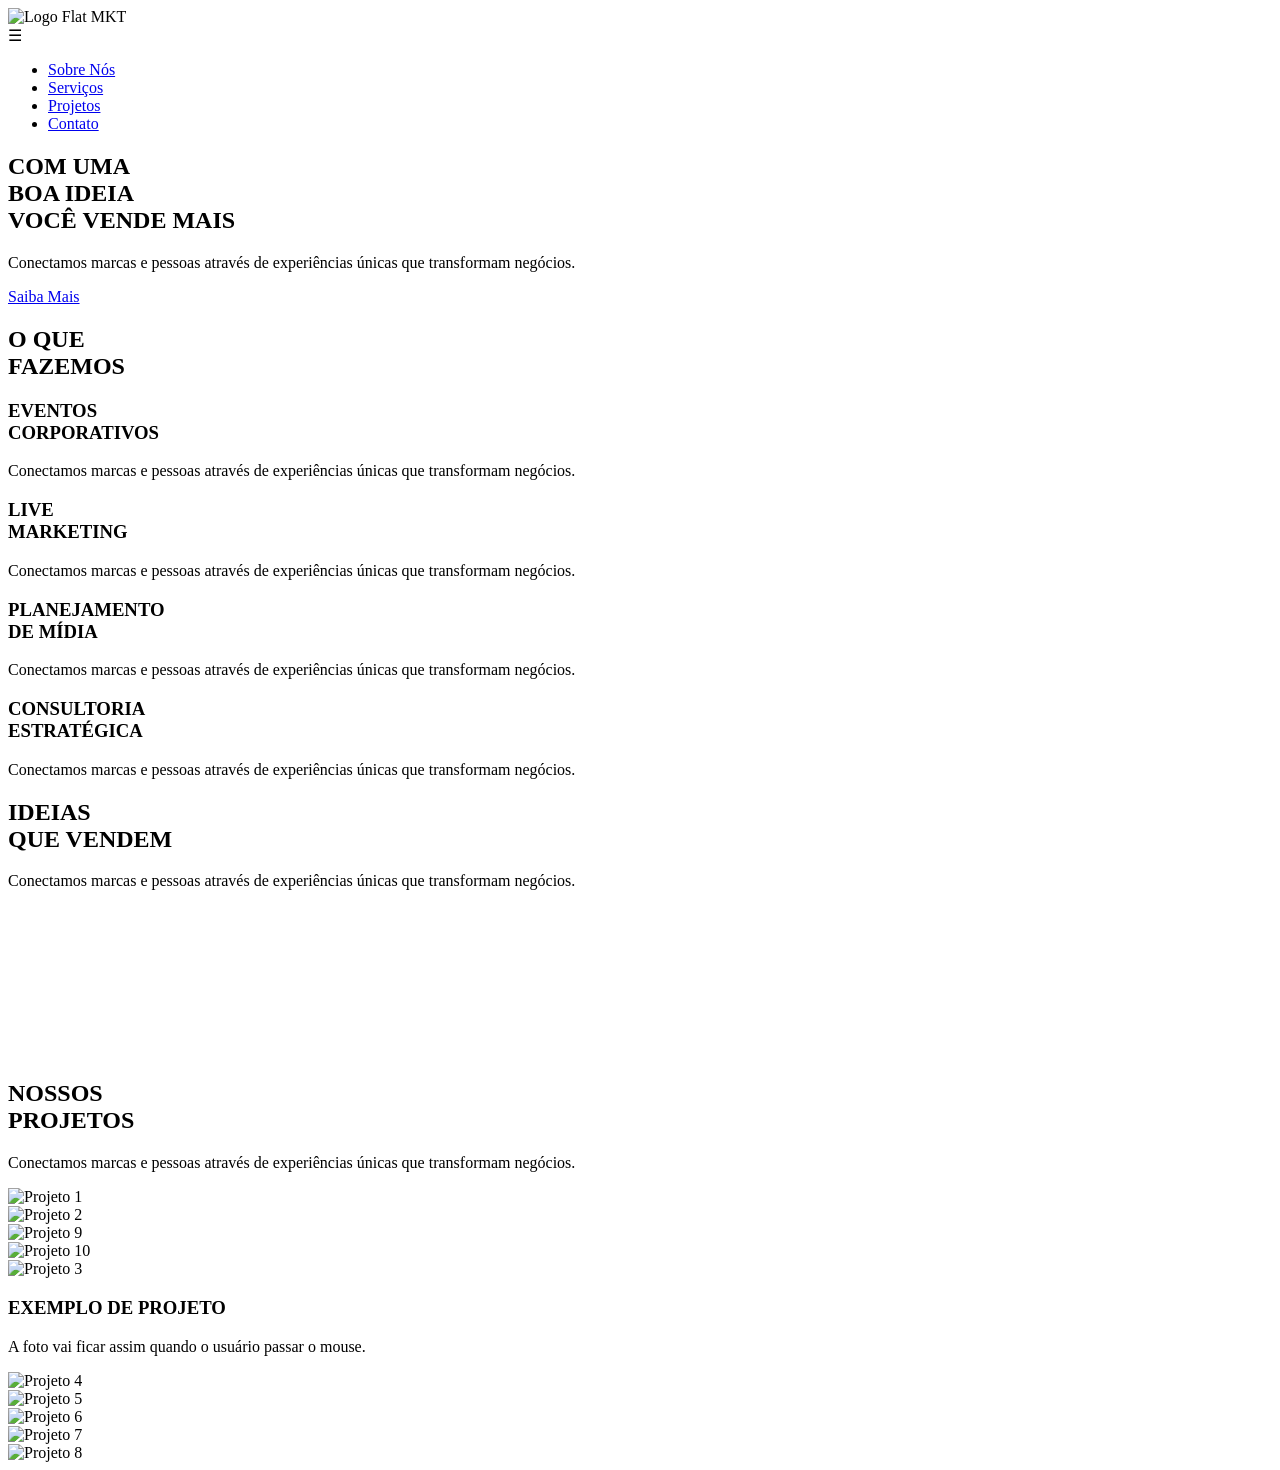
==== index.html @ 99d60334 "Create index.html" ====
<!DOCTYPE html>
<html lang="pt-BR">

<head>
    <meta charset="UTF-8">
    <meta name="viewport" content="width=device-width, initial-scale=1.0">
    <title>Flat MKT</title>
    <link rel="stylesheet" href="style.css">
    <link href="https://fonts.googleapis.com/css2?family=Roboto:wght@400;700;900&display=swap" rel="stylesheet">
    <link rel="preconnect" href="https://fonts.googleapis.com">
    <link rel="preconnect" href="https://fonts.gstatic.com" crossorigin>
    <link
        href="https://fonts.googleapis.com/css2?family=Rubik:ital,wght@0,300..900;1,300..900&family=Russo+One&display=swap"
        rel="stylesheet">
</head>

<body>

    <!-- Navbar -->
    <header class="navbar">
        <div class="navbar_content">
            <div class="logo">
                <img src="src/img/logo.svg" alt="Logo Flat MKT">
            </div>

            <!-- Botão sanduíche -->
            <div class="menu-toggle" id="menu-toggle">
                &#9776; <!-- ícone sanduíche (☰) -->
            </div>

            <nav>
                <ul class="menu" id="menu">
                    <li><a href="#">Sobre Nós</a></li>
                    <li><a href="#">Serviços</a></li>
                    <li><a href="#">Projetos</a></li>
                    <li><a href="#">Contato</a></li>
                </ul>
            </nav>
        </div>
    </header>

    <!-- Hero Section -->
    <section class="hero">
        <div class="overlay"></div>
        <div class="hero-content">
            <h1>
                <span> COM UMA <br> </span>
                <span class="blue">BOA IDEIA</span> <br>
                <span>VOCÊ</span> <span class="blue">VENDE MAIS</span>
            </h1>
            <p>Conectamos marcas e pessoas através de experiências únicas que transformam negócios.</p>
            <a href="#" class="btn">Saiba Mais</a>
        </div>
    </section>



    <!-- Services Section -->

    <section class="services">
        <div class="lines">
            <span></span>
            <span></span>
            <span></span>
            <span></span>
            <span></span>
            <span></span>
            <span></span>
            <span></span>
            <span></span>
        </div>


        <div class="container">
            <h2 class="section-title">O QUE<br>FAZEMOS</h2>

            <div class="services-grid">
                <div class="service-item">
                    <h3>EVENTOS <br>CORPORATIVOS</h3>
                    <p>Conectamos marcas e pessoas através de experiências únicas que transformam negócios.</p>
                </div>

                <div class="service-item">
                    <h3>LIVE <br>MARKETING</h3>
                    <p>Conectamos marcas e pessoas através de experiências únicas que transformam negócios.</p>
                </div>

                <div class="service-item">
                    <h3>PLANEJAMENTO <br>DE MÍDIA</h3>
                    <p>Conectamos marcas e pessoas através de experiências únicas que transformam negócios.</p>
                </div>

                <div class="service-item">
                    <h3>CONSULTORIA <br>ESTRATÉGICA</h3>
                    <p>Conectamos marcas e pessoas através de experiências únicas que transformam negócios.</p>
                </div>
            </div>

    </section>



    <!-- Seção do Vídeo -->


    <section class="ideas">
        <div class="container">
            <!-- Texto -->
            <div class="ideas-text">
                <h2>IDEIAS<br>QUE VENDEM</h2>
                <p>Conectamos marcas e pessoas através de experiências únicas que transformam negócios.</p>
            </div>

            <!-- Vídeo -->
            <div class="ideas-video">
                <iframe src="https://www.youtube.com/embed/Scxs7L0vhZ4"
                    title="Exemplo de Vídeo" frameborder="0"
                    allow="accelerometer; autoplay; clipboard-write; encrypted-media; gyroscope; picture-in-picture"
                    allowfullscreen>
                </iframe>
            </div>
        </div>
    </section>
    </div>

    <!-- Seção Projetos -->

    <section class="projects">
        <div class="projects-container">



            <!-- Grade de projetos -->
            <div class="projects-grid">
                <div class="projects-text">
                    <h2>NOSSOS<br>PROJETOS</h2>
                    <p>Conectamos marcas e pessoas através de experiências únicas que transformam negócios.</p>
                </div>

                <div class="project-item">
                    <img src="src/img/projeto1.png" alt="Projeto 1">
                </div>

                <div class="project-item">
                    <img src="src/img/projeto2.png" alt="Projeto 2">
                </div>
                <div class="project-item">
                    <img src="src/img/projeto9.png" alt="Projeto 9">
                </div>

                <div class="project-item">
                    <img src="src/img/projeto10.png" alt="Projeto 10">
                </div>

                <div class="project-item">
                    <img src="src/img/projeto3.png" alt="Projeto 3">
                </div>

                <div class="project-item hover-text">
                    <div class="overlay">
                        <h3>EXEMPLO DE PROJETO</h3>
                        <p>A foto vai ficar assim quando o usuário passar o mouse.</p>
                    </div>
                    <img src="src/img/projeto4.png" alt="Projeto 4">
                </div>

                <div class="project-item">
                    <img src="src/img/projeto5.png" alt="Projeto 5">
                </div>

                <div class="project-item">
                    <img src="src/img/projeto6.png" alt="Projeto 6">
                </div>

                <div class="project-item">
                    <img src="src/img/projeto7.png" alt="Projeto 7">
                </div>

                <div class="project-item">
                    <img src="src/img/projeto8.png" alt="Projeto 8">
                </div>
            </div>
        </div>
    </section>









    <script src="script.js"></script>
</body>

</html>
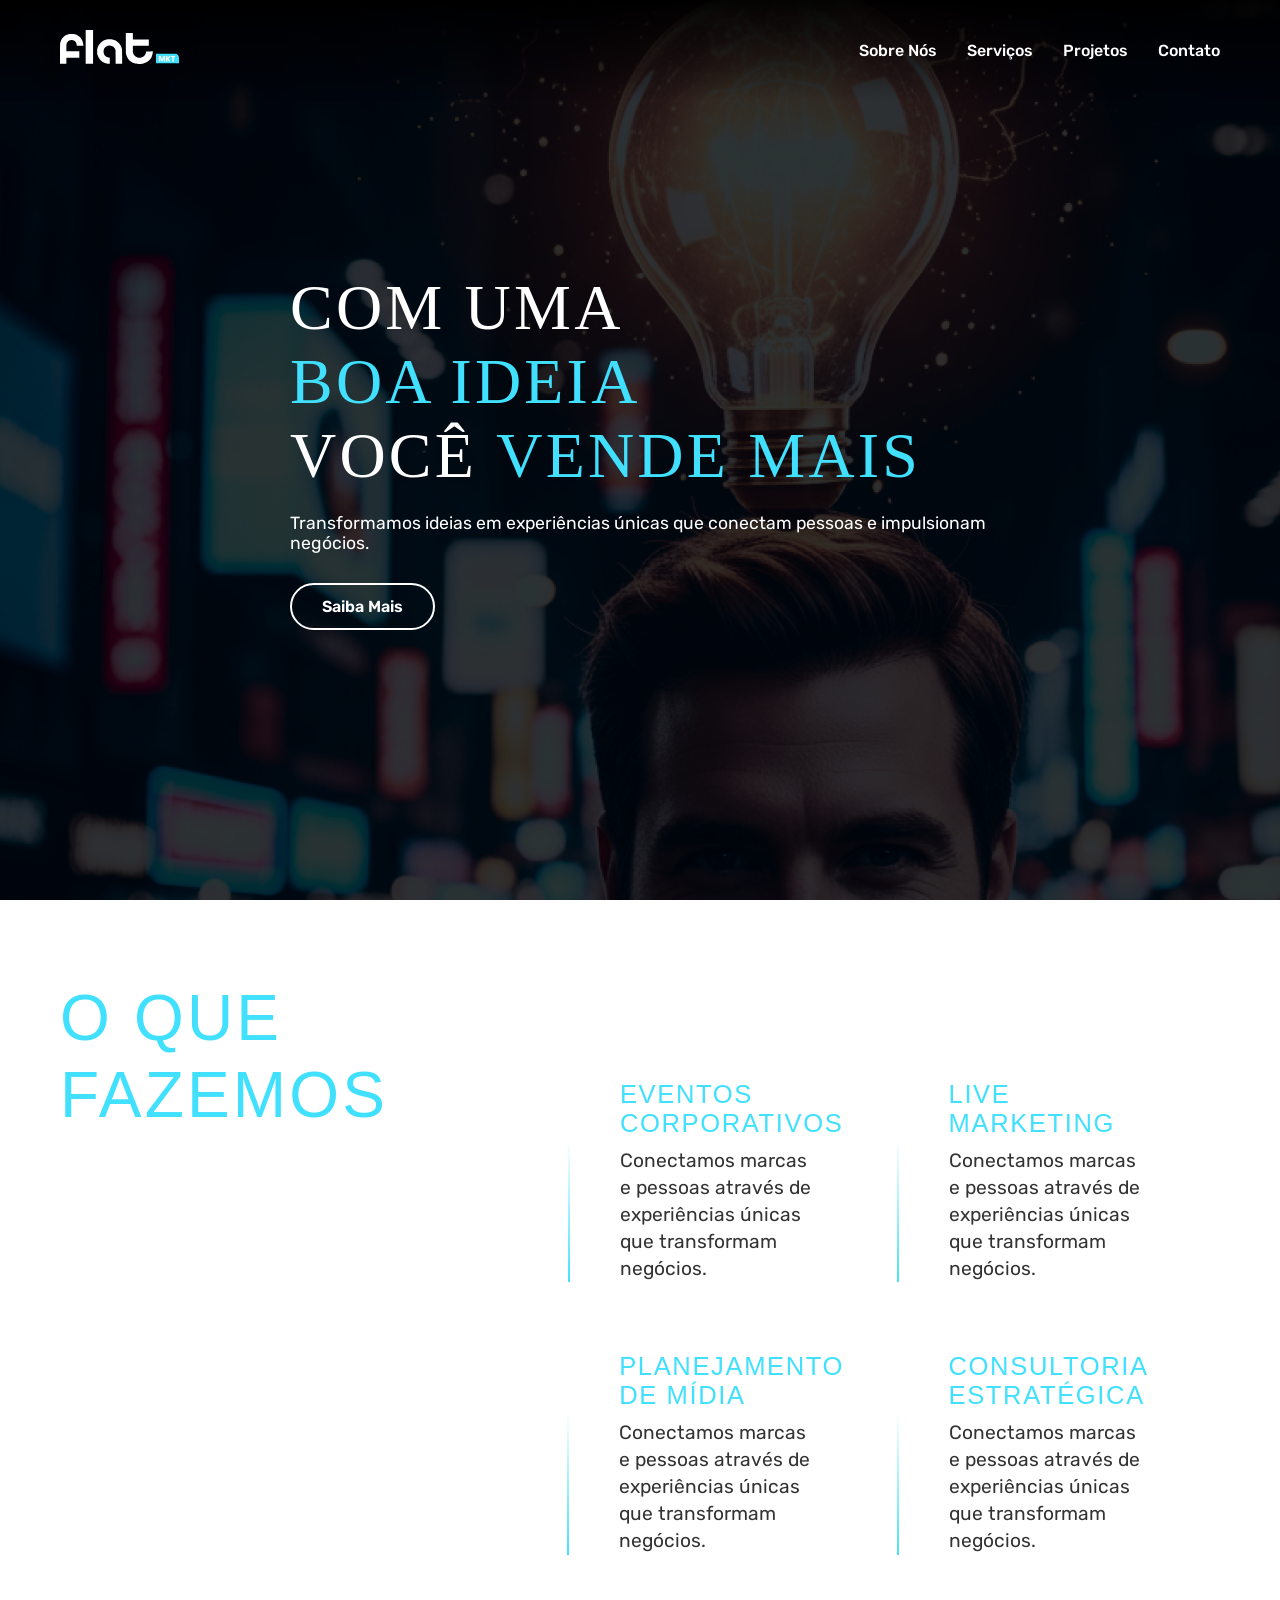
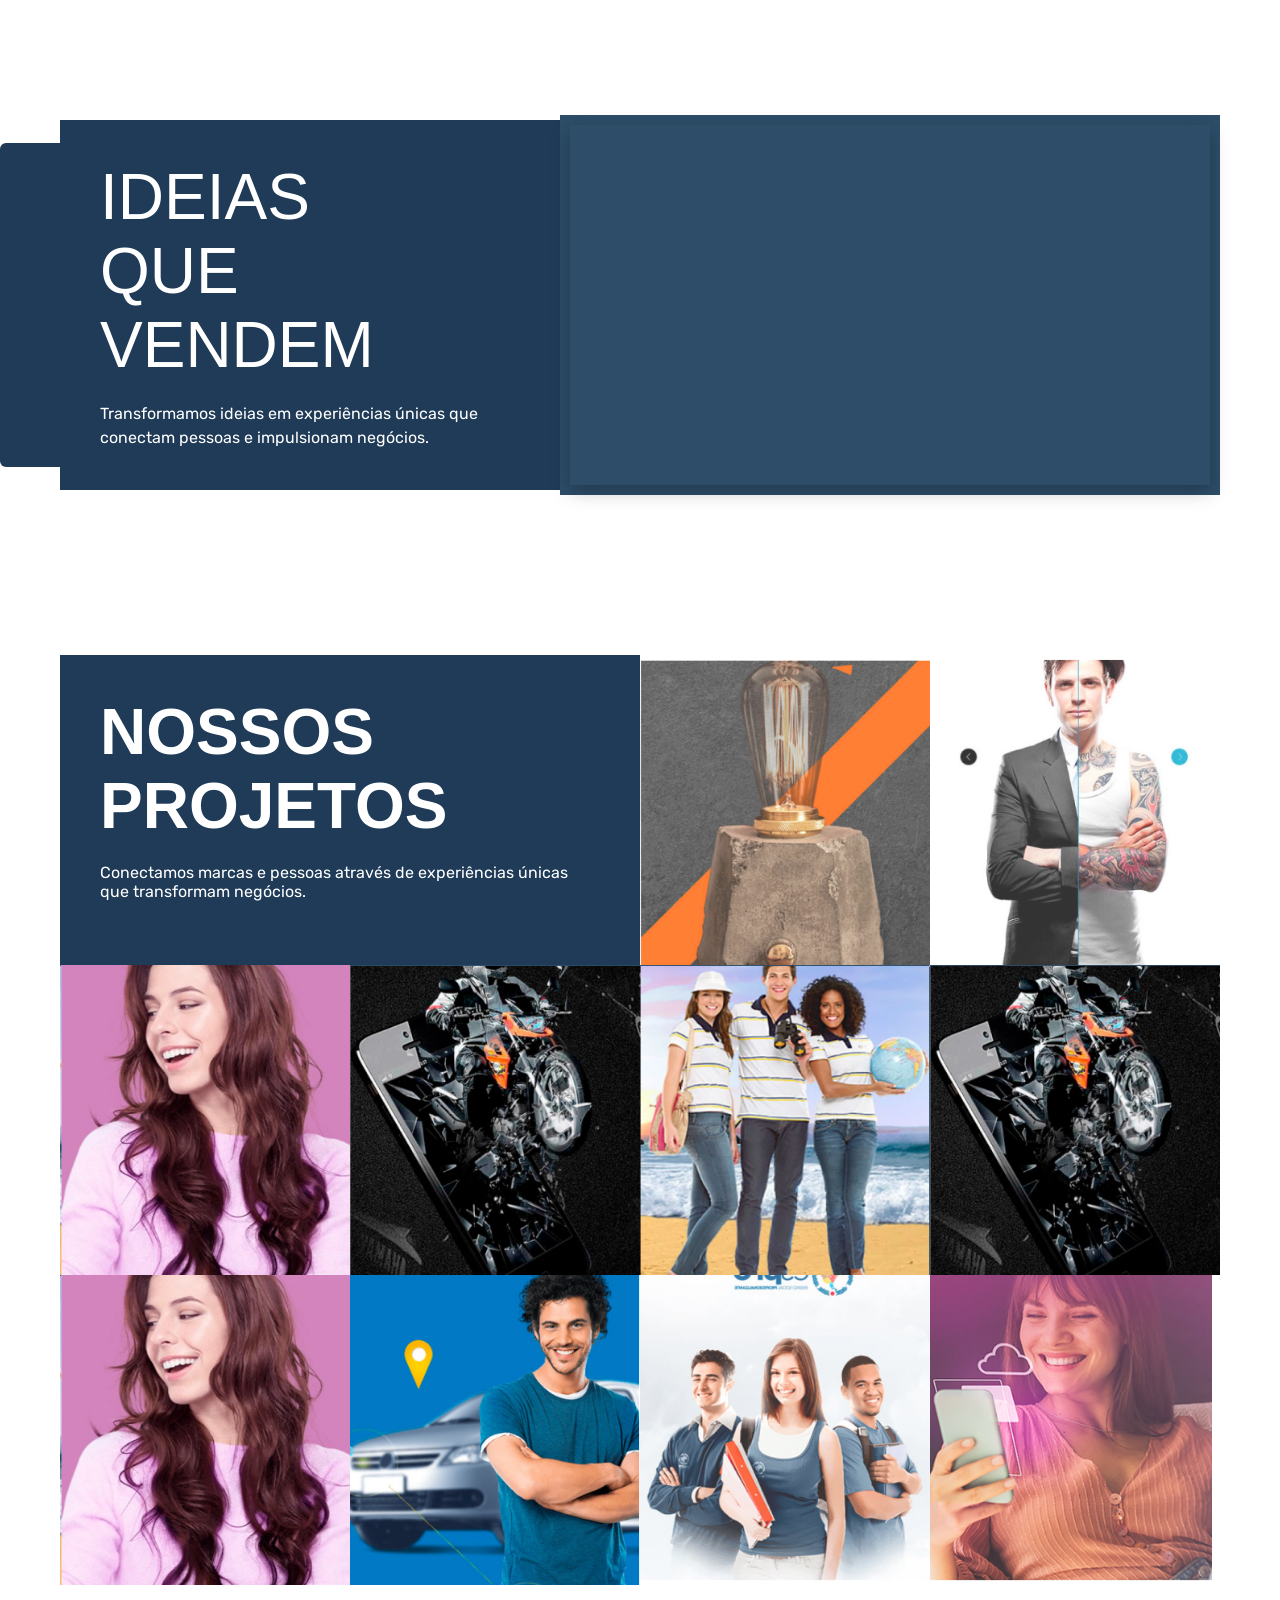
==== commit 76fa6d14: "Update index.html" ====
--- a/index.html
+++ b/index.html
@@ -48,7 +48,7 @@
                 <span class="blue">BOA IDEIA</span> <br>
                 <span>VOCÊ</span> <span class="blue">VENDE MAIS</span>
             </h1>
-            <p>Conectamos marcas e pessoas através de experiências únicas que transformam negócios.</p>
+            <p>Transformamos ideias em experiências únicas que conectam pessoas e impulsionam negócios.</p>
             <a href="#" class="btn">Saiba Mais</a>
         </div>
     </section>
@@ -108,7 +108,7 @@
             <!-- Texto -->
             <div class="ideas-text">
                 <h2>IDEIAS<br>QUE VENDEM</h2>
-                <p>Conectamos marcas e pessoas através de experiências únicas que transformam negócios.</p>
+                <p>Transformamos ideias em experiências únicas que conectam pessoas e impulsionam negócios.</p>
             </div>
 
             <!-- Vídeo -->
--- a/style.css
+++ b/style.css
@@ -0,0 +1,875 @@
+/* Fontes e Reset */
+* {
+    margin: 0;
+    padding: 0;
+    box-sizing: border-box;
+}
+
+body {
+    font-family: "Rubik", sans-serif;
+    font-optical-sizing: auto;
+    background-color: #000;
+    color: #fff;
+    align-items: center;
+
+}
+
+h1,
+h2,
+h3,
+h4 {
+    font-family: 'Russo One', sans-serif;
+}
+
+/* Navbar container */
+.navbar {
+    position: fixed;
+    top: 0;
+    left: 50%;
+    transform: translateX(-50%);
+    width: 100%;
+
+    z-index: 10;
+    background: linear-gradient(to bottom, rgba(0, 0, 0, 0.9), rgba(0, 0, 0, 0));
+}
+
+/* Conteúdo interno */
+.navbar_content {
+    display: flex;
+    justify-content: space-between;
+    align-items: center;
+    height: 100px;
+    max-width: 1400px;
+    margin: 0 auto;
+    padding: 0 60px;
+    width: 100%;
+}
+
+.logo {
+    font-size: 1.5rem;
+    font-weight: 900;
+}
+
+.logo .highlight {
+    color: #41E0FE;
+}
+
+
+.menu {
+    display: flex;
+    gap: 30px;
+    list-style: none;
+}
+
+.menu a {
+    text-decoration: none;
+    color: #fff;
+    font-weight: 500;
+}
+
+/* Botão sanduíche (escondido no desktop) */
+.menu-toggle {
+    display: none;
+    font-size: 2rem;
+    cursor: pointer;
+    color: #fff;
+}
+
+.menu a:hover {
+    color: #41E0FE;
+}
+
+.hero {
+    position: relative;
+    height: 100vh;
+    background-image: url("src/img/bg_hero1.png");
+    background-size: cover;
+    background-position: left bottom;
+    display: flex;
+    justify-content: center;
+    align-items: center;
+    text-align: left;
+    padding: 0 60px;
+
+    /* Animação */
+    animation: bgMove 20s ease-in-out infinite alternate;
+}
+
+/* Animação da Imagem BG */
+
+@keyframes bgMove {
+    from {
+        background-position: center bottom;
+    }
+
+    to {
+        background-position: center top;
+    }
+}
+
+
+/* 📱 Mobile com posições em X e Y */
+@media (max-width: 768px) {
+    .hero {
+        animation: bgMoveMobile 25s ease-in-out infinite alternate;
+        padding: 0 60px;
+    }
+
+    @keyframes bgMoveMobile {
+        from {
+            background-position: 50% 100%;
+            /* X = 20% (um pouco à esquerda), Y = 100% (embaixo) */
+        }
+
+        to {
+            background-position: 60% 0%;
+            /* X = 80% (mais à direita), Y = 0% (topo) */
+        }
+    }
+}
+
+
+
+.overlay {
+    position: absolute;
+    top: 0;
+    left: 0;
+    width: 100%;
+    height: 100%;
+    background: rgba(0, 0, 0, 0.8);
+}
+
+.hero-content {
+    position: relative;
+    max-width: 700px;
+    z-index: 2;
+}
+
+
+/* animação de entrada da headline h1 */
+.hero-content h1 span {
+    display: inline-block;
+    opacity: 0;
+    transform: translateY(20px);
+    animation: fadeWord 0.6s ease forwards;
+}
+
+.hero-content h1 span:nth-of-type(1) {
+    animation-delay: 0.2s;
+}
+
+/* COM UMA */
+.hero-content h1 span:nth-of-type(2) {
+    animation-delay: 0.5s;
+}
+
+/* BOA IDEIA */
+.hero-content h1 span:nth-of-type(3) {
+    animation-delay: 1.0s;
+}
+
+/* VOCÊ */
+.hero-content h1 span:nth-of-type(4) {
+    animation-delay: 1.3s;
+}
+
+/* VENDE MAIS */
+
+@keyframes fadeWord {
+    from {
+        opacity: 0;
+        transform: translateY(20px);
+    }
+
+    to {
+        opacity: 1;
+        transform: translateY(0);
+    }
+}
+
+
+.hero h1 {
+    font-family: russo one;
+    letter-spacing: 0.2rem;
+    font-size: 4rem;
+    font-weight: 500;
+    margin-bottom: 20px;
+}
+
+.hero h1 .blue {
+    color: #41E0FE;
+}
+
+.hero p {
+    font-size: 1.1rem;
+    margin-bottom: 30px;
+}
+
+.btn {
+    display: inline-block;
+    padding: 12px 30px;
+    border: 2px solid #fff;
+    border-radius: 30px;
+    text-decoration: none;
+    color: #fff;
+    font-weight: 600;
+    transition: all 0.3s ease;
+}
+
+.btn:hover {
+    background: #41E0FE;
+    border-color: #41E0FE;
+    color: #000;
+}
+
+/* Responsivo */
+@media (max-width: 768px) {
+    .navbar {}
+
+    .navbar_content {
+        padding: 0 20px;
+    }
+
+    .menu {
+        visibility: hidden;
+        display: flex;
+        align-items: center;
+        opacity: 0;
+        transform: translateY(-10px);
+        transition: all 0.3s ease;
+        position: absolute;
+        width: 50%;
+        top: 0px;
+        right: 20px;
+        background: rgba(0, 0, 0, 0.7);
+        flex-direction: column;
+        margin-right: -20px;
+        padding: 100px 20px 40px 20px;
+        border-radius: 0px;
+    }
+
+    .menu.show {
+        visibility: visible;
+        opacity: 1;
+        transform: translateY(0);
+    }
+
+    .menu-toggle {
+        margin-left: auto;
+        display: block;
+        z-index: 10;
+        /* botão aparece no mobile */
+    }
+
+
+    .hero h1 {
+        font-family: russo one;
+        letter-spacing: 0.1rem;
+        font-size: 3rem;
+        font-weight: 500;
+        margin-bottom: 20px;
+    }
+
+    .hero p {
+        font-size: 1rem;
+    }
+}
+
+
+
+/* SEÇÃO DE SERVIÇOS */
+
+
+/* Seção Serviços */
+.services {
+    display: flex;
+    position: relative;
+    overflow: visible;
+
+    align-items: center;
+    /* centraliza verticalmente */
+    justify-content: center;
+    /* centraliza horizontalmente (se quiser também) */
+    background: #fff;
+    padding: 80px 60px;
+    color: #000;
+    min-height: 80vh;
+
+}
+
+.services .lines {
+    position: absolute;
+    inset: 0;
+    z-index: 1;
+    pointer-events: none;
+    /* linhas não atrapalham clique */
+}
+
+/* cada linha */
+.services .lines span {
+    position: absolute;
+    width: 1.5px;
+    height: 200%;
+    background:linear-gradient(to top,
+            rgba(65, 224, 254, 0.5) 0%,
+            /* começa azul */
+            rgba(0, 194, 255, 0) 70%,
+            /* termina transparente antes do fim */
+            transparent 100%
+            /* garante que o resto fique transparente */
+        );
+    top: -100%;
+    transform: rotate(45deg);
+    opacity: 0;
+    animation: fadeMoveLine 7s ease-in-out infinite;
+}
+
+/* posições diferentes para cada linha */
+.services .lines span:nth-child(1) {
+    background: linear-gradient(to top,
+            rgba(65, 224, 254, 0.4) 0%,
+            /* começa azul */
+            rgba(0, 194, 255, 0) 70%,
+            /* termina transparente antes do fim */
+            transparent 100%
+            /* garante que o resto fique transparente */
+        );
+    
+    top: -100%;
+    left: 20%;
+    animation-delay: 0s;
+}
+
+.services .lines span:nth-child(2) {
+    top: -50%;
+    left: 32%;
+    animation-delay: 2s;
+}
+
+.services .lines span:nth-child(3) {
+    left: 55%;
+    animation-delay: 4s;
+}
+
+.services .lines span:nth-child(4) {
+    left: 75%;
+    animation-delay: 6s;
+}
+
+.services .lines span:nth-child(5) {
+    left: 90%;
+    animation-delay: 8s;
+}
+
+.services .lines span:nth-child(6) {
+    left: 85%;
+    animation-delay: 8s;
+}
+.services .lines span:nth-child(7) {
+    background: linear-gradient(to bottom,
+            rgba(65, 224, 254, 0.5) 0%,
+            /* começa azul */
+            rgba(0, 194, 255, 0) 70%,
+            /* termina transparente antes do fim */
+            transparent 100%
+            /* garante que o resto fique transparente */
+        );
+    top: 0%;
+    left: 85%;
+    animation-delay: 8s;
+}
+.services .lines span:nth-child(8) {
+    background: linear-gradient(to top,
+            rgba(65, 224, 254, 0.51) 0%,
+            /* começa azul */
+            rgba(0, 194, 255, 0) 70%,
+            /* termina transparente antes do fim */
+            transparent 100%
+            /* garante que o resto fique transparente */
+        );
+    top: 30%;
+    left: 25%;
+    animation-delay: 8s;
+}
+.services .lines span:nth-child(9) {
+    background: linear-gradient(to top,
+            rgba(65, 224, 254, 0.5) 0%,
+            /* começa azul */
+            rgba(0, 194, 255, 0) 70%,
+            /* termina transparente antes do fim */
+            transparent 100%
+            /* garante que o resto fique transparente */
+        );
+    top: 20%;
+    left: 20%;
+    animation-delay: 8s;
+}
+
+/* animação */
+@keyframes fadeMoveLine {
+    0% {
+        opacity: 0;
+        transform: rotate(45deg) translateX(0);
+    }
+
+    20% {
+        opacity: 0;
+        transform: rotate(45deg) translateX(5px);
+    }
+
+    70% {
+        opacity: 1;
+        transform: rotate(45deg) translateX(5px);
+    }
+
+    100% {
+        opacity: 0;
+        transform: rotate(45deg) translateX(15px);
+    }
+}
+
+
+
+.services .container {
+    position: relative;
+    z-index: 2;
+    /* garante que o conteúdo fique acima das linhas */
+}
+
+.container {
+    max-width: 1200px;
+    margin: auto;
+    display: grid;
+    justify-items: center;
+    grid-template-columns: 1fr 3fr;
+    gap: 40px;
+    align-items: start;
+}
+
+/* Título */
+.section-title {
+    font-size: 4rem;
+    letter-spacing: 0.2rem;
+    font-weight: 500;
+    color: #41E0FE;
+    line-height: 1.2;
+    text-transform: uppercase;
+}
+
+/* Grade de serviços */
+.services-grid {
+    display: grid;
+    justify-items: center;
+    grid-template-columns: repeat(2, 1fr);
+    row-gap: 70px;
+    column-gap: 20px;
+    padding-top: 100px;
+    padding-left: 100px;
+
+}
+
+
+.service-item {
+    border-left: 2px solid transparent;
+    /* largura da borda */
+    border-image: linear-gradient(to top,
+            rgba(65, 224, 254, 1) 0%,
+            /* começa azul */
+            rgba(0, 194, 255, 0) 70%,
+            /* termina transparente antes do fim */
+            transparent 100%
+            /* garante que o resto fique transparente */
+        );
+
+    border-image-slice: 2;
+    padding: 0px 20px 0px 50px;
+}
+
+.service-item h3 {
+    font-size: 1.6rem;
+    letter-spacing: 0.1rem;
+    font-weight: 500;
+    color: #41E0FE;
+    margin-bottom: 10px;
+}
+
+.service-item p {
+    font-size: 1.2rem;
+    color: #333;
+    line-height: 1.4;
+    max-width: 200px;
+}
+
+/* Responsivo Seção services */
+
+@media (max-width: 900px) {
+    .container {
+        grid-template-columns: 2fr;
+    }
+
+    .services-grid {
+        row-gap: 50px;
+        column-gap: 20px;
+        padding-top: 30px;
+        padding-left: 0px;
+    }
+}
+
+
+@media (max-width: 768px) {
+
+    .services-grid {
+        grid-template-columns: 1fr;
+        row-gap: 50px;
+        column-gap: 20px;
+        padding-top: 30px;
+        padding-left: 0px;
+    }
+
+    /* Título */
+    .section-title {
+        letter-spacing: 0.1rem;
+        font-size: 3rem;
+        font-weight: 500;
+    }
+
+}
+
+
+
+/* Animação Seção services */
+
+/* Estado inicial */
+.section-title,
+.service-item {
+    opacity: 0;
+    transform: translateY(30px);
+}
+
+/* Animação */
+@keyframes fadeUp {
+    from {
+        opacity: 0;
+        transform: translateY(30px);
+    }
+
+    to {
+        opacity: 1;
+        transform: translateY(0);
+    }
+}
+
+/* Aplicação */
+.section-title.animate {
+    animation: fadeUp 0.8s ease forwards;
+}
+
+.service-item.animate {
+    animation: fadeUp 0.8s ease forwards;
+}
+
+/* Delays em cascata */
+.service-item:nth-of-type(1).animate {
+    animation-delay: 0.2s;
+}
+
+.service-item:nth-of-type(2).animate {
+    animation-delay: 0.4s;
+}
+
+.service-item:nth-of-type(3).animate {
+    animation-delay: 0.6s;
+}
+
+.service-item:nth-of-type(4).animate {
+    animation-delay: 0.8s;
+}
+
+
+/* Seção do Vídeo */
+
+.ideas {
+    background: #fff;
+    padding: 80px 60px;
+    position: relative;
+    display: flex;
+    justify-content: space-between;
+    align-items: center;
+
+}
+
+.ideas .container {
+    display: flex;
+    justify-content: space-between;
+    align-items: center;
+    gap: 40px;
+    max-width: 1200px;
+    margin: 0 auto;
+
+}
+
+/* Texto */
+.ideas-text {
+    flex: 1;
+    background: #1f3b57;
+    color: #fff;
+    padding: 40px;
+    position: relative;
+    z-index: 1;
+    /* camada abaixo do vídeo */
+    margin-right: -50PX;
+}
+
+
+
+/* faixa azul (estado inicial) */
+.ideas::before {
+    content: "";
+    position: absolute;
+    top: 50%;
+    left: 0;
+    width: 60%;
+    height: 0;
+    /* começa sem altura */
+    background: #1f3b57;
+    z-index: 1;
+    transform: translateY(-50%);
+    transition: height 1s ease-out;
+    border-radius: 6px;
+}
+
+/* quando a seção entra na tela */
+.ideas.animate::before {
+    height: 60%;
+    /* altura final da faixa */
+}
+
+/* Conteúdo inicial invisível */
+.ideas-text,
+.ideas-video {
+    opacity: 0;
+    transform: translateY(30px);
+    transition: all 0.3s ease;
+    position: relative;
+    z-index: 2;
+    /* acima da faixa azul */
+}
+
+/* Sequência: texto primeiro, vídeo depois */
+.ideas.animate .ideas-text {
+    opacity: 1;
+    transform: translateY(0);
+    transition-delay: 0.6s;
+    /* começa depois da faixa azul */
+}
+
+.ideas.animate .ideas-video {
+    opacity: 1;
+    transform: translateY(0);
+    transition-delay: 0.9s;
+    /* entra depois do texto */
+}
+
+
+.ideas-text h2 {
+    font-family: 'Russo One', sans-serif;
+    font-weight: 500;
+    letter-spacing: 0.1;
+    font-size: 4rem;
+    margin-bottom: 20px;
+
+}
+
+.ideas-text p {
+    font-size: 1rem;
+    line-height: 1.5;
+}
+
+/* Vídeo */
+.ideas-video {
+    flex: 1.2;
+    background: #2D4D68;
+
+    height: auto;
+    padding: 10px;
+    display: flex;
+    justify-content: center;
+    position: relative;
+    z-index: 2;
+
+}
+
+.ideas-video iframe {
+    width: 640px;
+    height: 360px;
+    box-shadow: 0px 6px 18px rgba(0, 0, 0, 0.25);
+}
+
+/* Responsivo */
+@media (max-width: 600px) {
+   
+ .ideas {
+    padding: 50px 0px;
+
+}
+
+.ideas .container {
+    flex-direction: column;
+    gap: 10px;
+}
+
+/* Texto */
+.ideas-text {
+    flex: 1;
+    background: transparent;
+    color: #fff;
+    width: 90%;
+    padding: 10px 5px 40px 0px;
+}
+
+
+/* faixa azul (estado inicial) */
+.ideas::before {
+    content: "";
+    position: absolute;
+    top: 50%;
+    left: 0;
+    width: 100%;
+    height: 0;
+    /* começa sem altura */
+    background: #1f3b57;
+    z-index: 1;
+    transform: translateY(-50%);
+    transition: height 1s ease-out;
+    border-radius: 0px;
+}
+
+/* quando a seção entra na tela */
+.ideas.animate::before {
+    height: 100%;
+    /* altura final da faixa */
+}
+
+
+.ideas-video iframe {
+    width: 100%;
+    height: 360px;
+    box-shadow: 0px 6px 18px rgba(0, 0, 0, 0.25);
+}
+
+.ideas-video{
+    width: 95%;
+    height: auto;
+}
+
+
+
+
+
+
+
+}
+
+
+
+
+/* Seção Projetos */
+
+
+
+.projects {
+    padding: 80px 60px;
+    background: #fff;
+}
+
+.projects-container {
+
+    /* texto ocupa 1 parte, grid ocupa 3 */
+    gap: 0px;
+    max-width: 1400px;
+    margin: 0 auto;
+}
+
+/* Texto lateral */
+.projects-text {
+    background: #1f3b57;
+    color: #fff;
+    padding: 40px;
+    grid-column: 1 / span 2;
+    /* começa na coluna 1 e ocupa 2 colunas */
+    grid-row: 1;
+    /* garante que fica na primeira linha */
+}
+
+.projects-text h2 {
+    font-family: 'Russo One', sans-serif;
+    font-size: 4rem;
+    margin-bottom: 20px;
+}
+
+/* Grid */
+.projects-grid {
+    display: grid;
+    grid-template-columns: repeat(4, 1fr);
+    /* 4 colunas iguais */
+    gap: 0px;
+}
+
+.project-item {
+    position: relative;
+    overflow: hidden;
+}
+
+.project-item img {
+    width: 100%;
+    height: 100%;
+    object-fit: cover;
+    display: block;
+    transition: transform 0.6s ease;
+}
+
+/* Efeito zoom no hover */
+.project-item:hover img {
+    transform: scale(1.1);
+}
+
+/* Item com overlay de texto */
+.project-item.hover-text .overlay {
+    position: absolute;
+    inset: 0;
+    background: rgba(0, 194, 255, 0.9);
+    color: #fff;
+    display: flex;
+    flex-direction: column;
+    justify-content: center;
+    align-items: center;
+    opacity: 0;
+    padding: 20px;
+    text-align: center;
+    transition: opacity 0.4s ease;
+}
+
+.project-item.hover-text:hover .overlay {
+    opacity: 1;
+}
+
+/* Responsivo */
+@media (max-width: 1024px) {
+    .projects-container {
+        grid-template-columns: 1fr;
+        /* texto em cima, grid embaixo */
+    }
+
+    .projects-grid {
+        grid-template-columns: repeat(2, 1fr);
+    }
+}
+
+@media (max-width: 600px) {
+    .projects-text h2 {
+    font-size: 3rem;
+    letter-spacing: 0.2rem;
+    margin-bottom: 20px;
+}
+        
+}
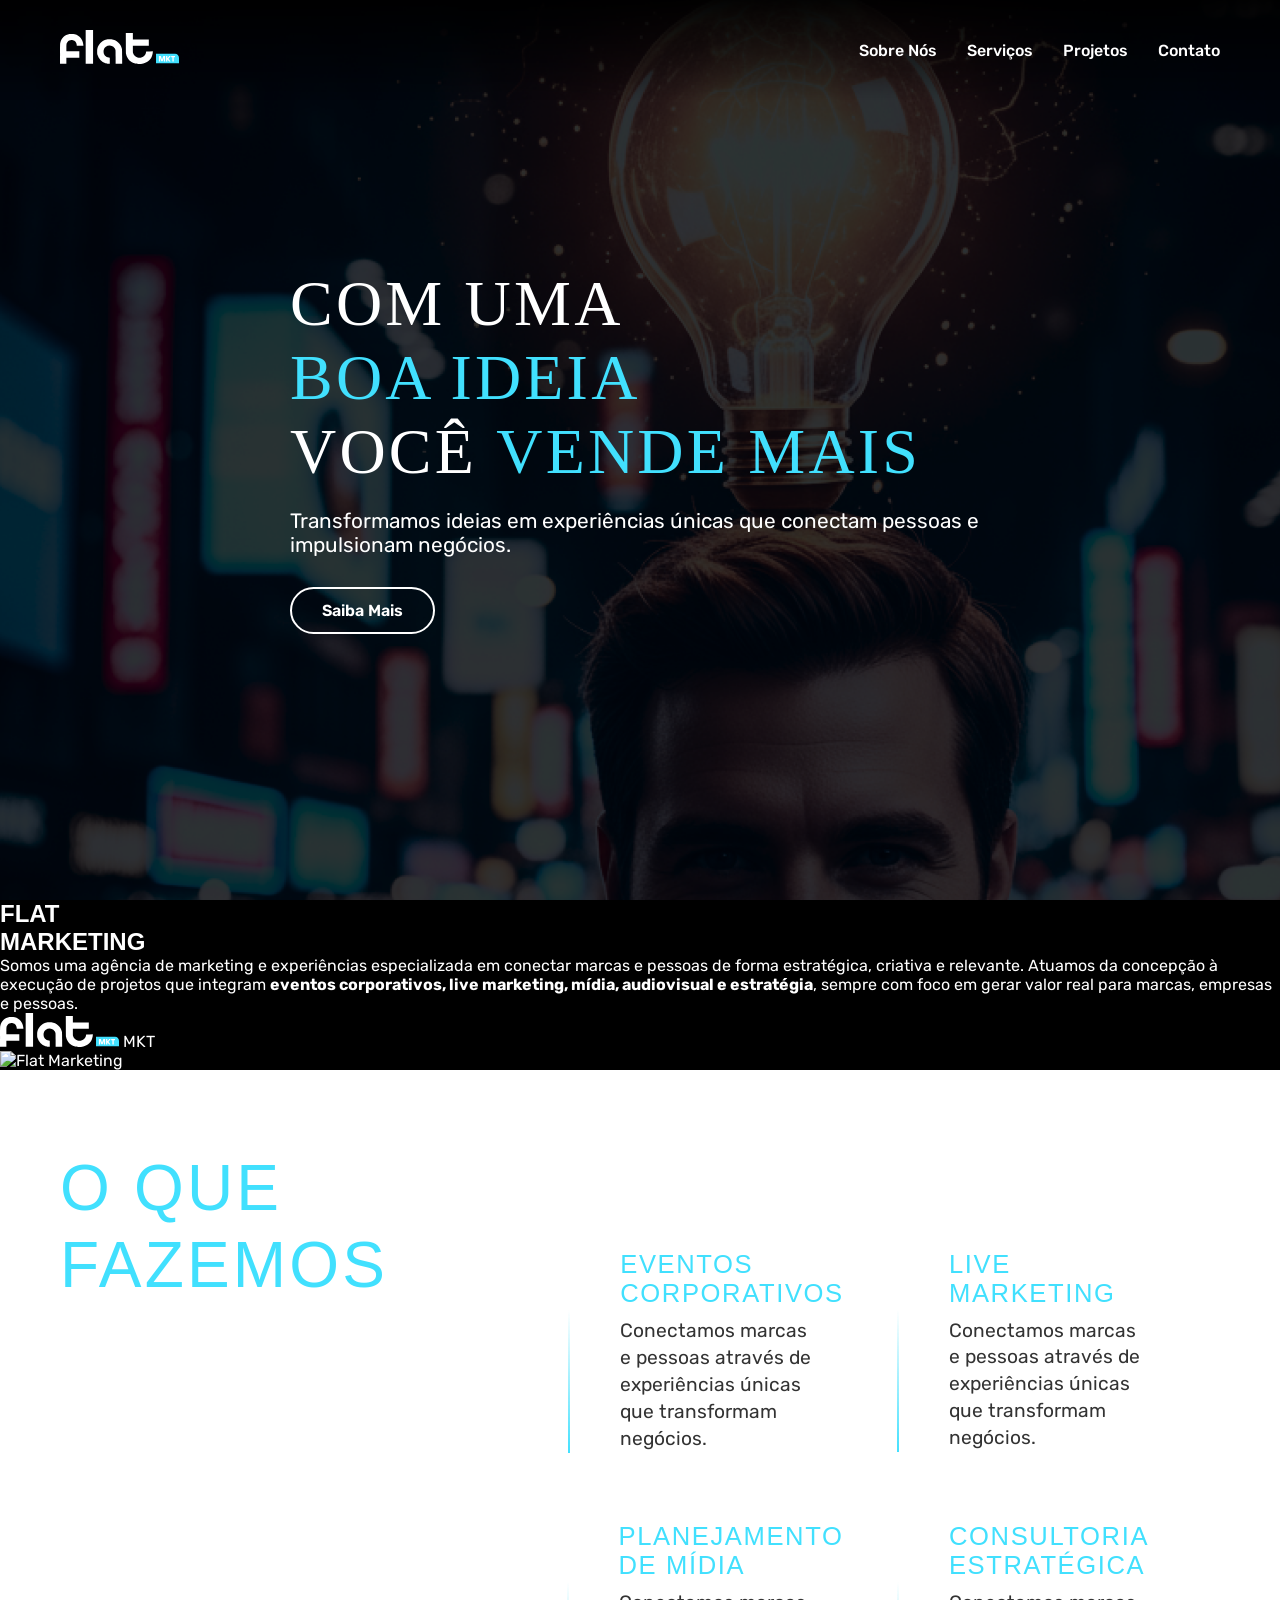
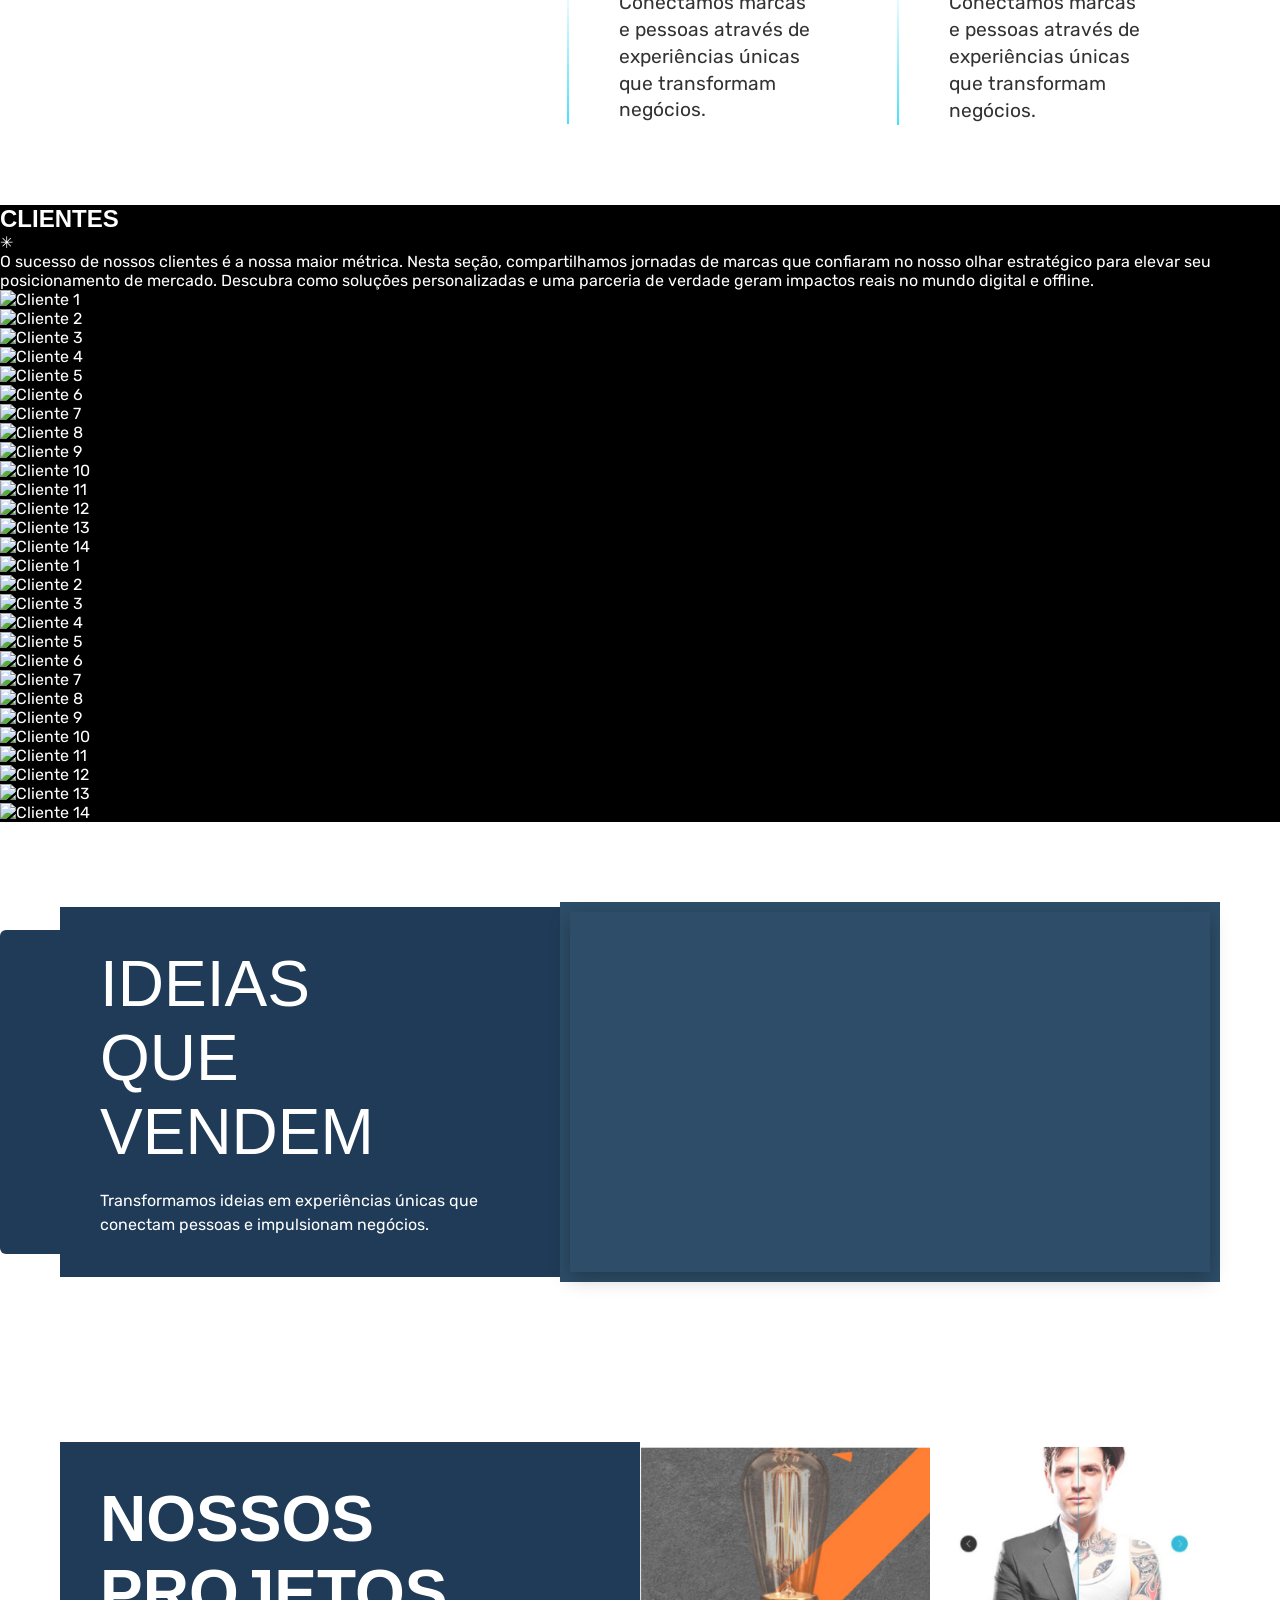
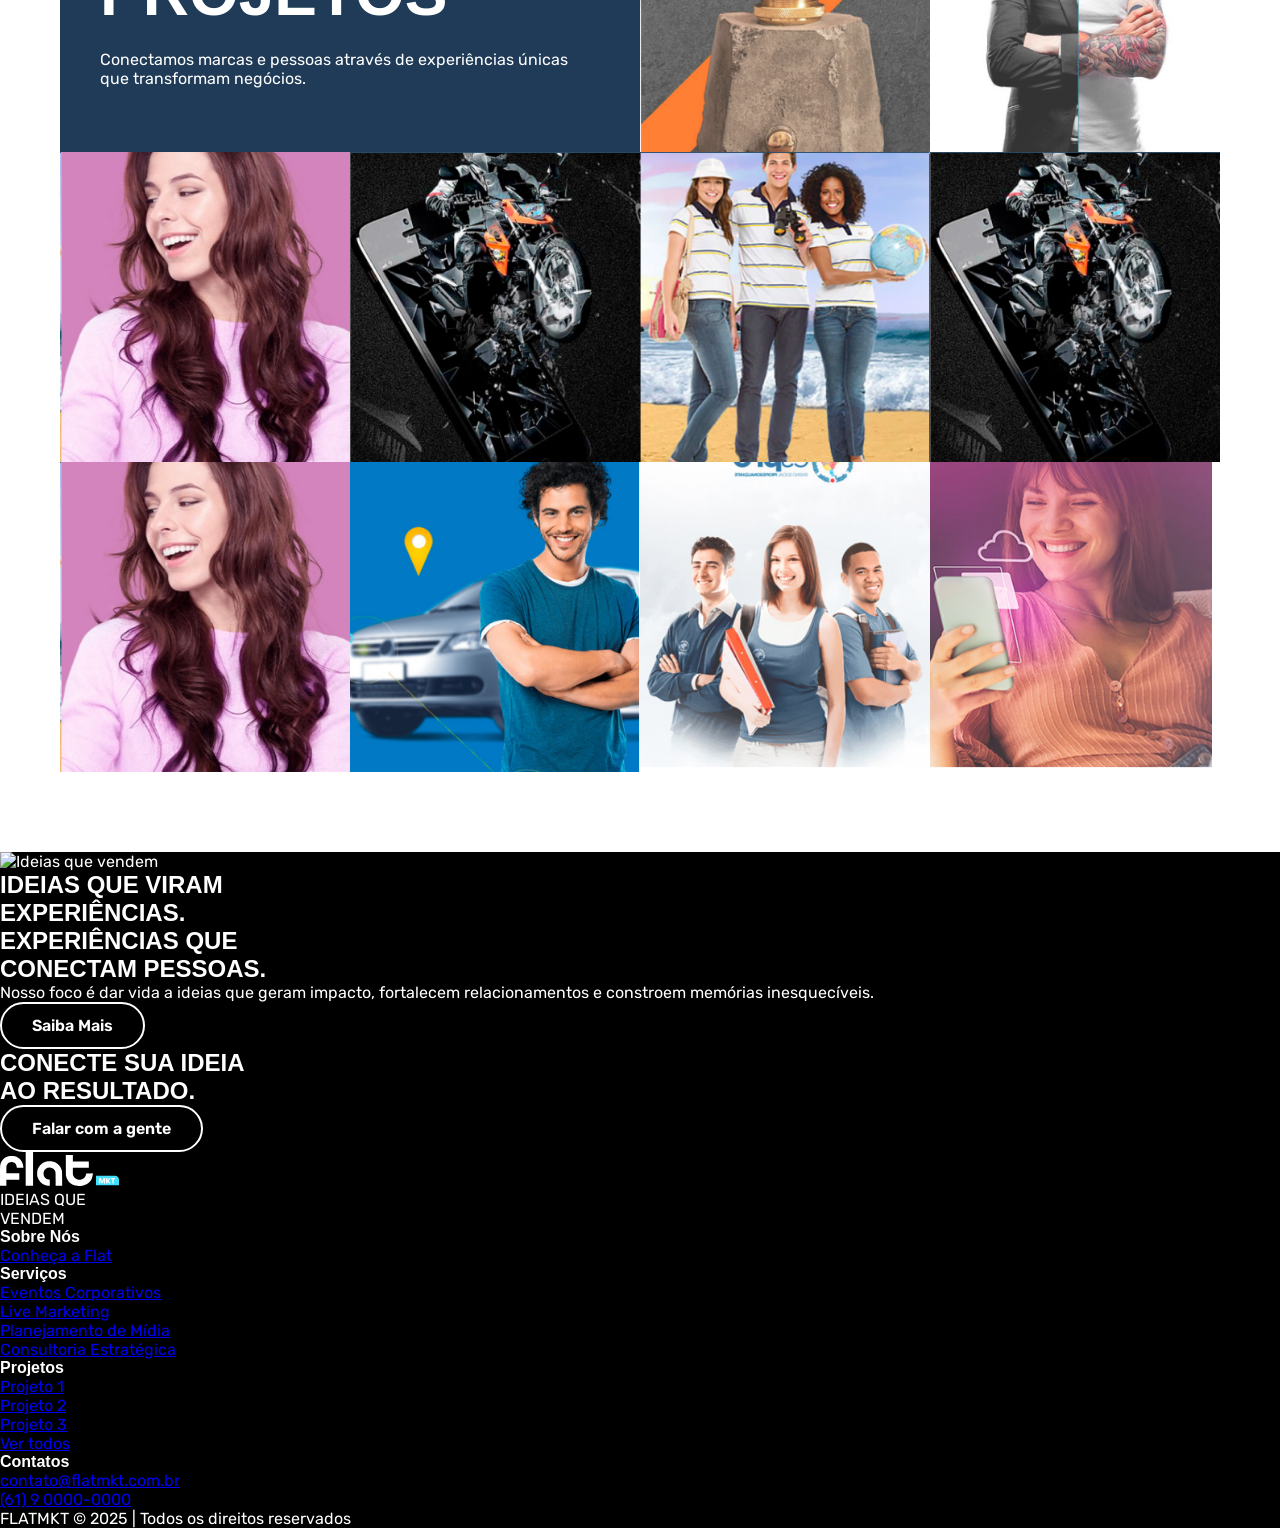
==== commit 123e3f0b: "Add 'Sobre' and 'Clientes' sections to index.html" ====
--- a/index.html
+++ b/index.html
@@ -54,21 +54,61 @@
     </section>
 
 
+    <!-- Seção Sobre -->
+    <section class="sobre">
+
+
+
+        <!-- Lado direito: conteúdo -->
+        <div class="sobre-content">
+
+            <!-- Elemento decorativo canto superior direito -->
+<!--             <div class="sobre-deco">
+                <span class="deco-cyan"></span>
+                <span class="deco-orange"></span>
+                <span class="deco-green"></span>
+                <span class="deco-yellow"></span>
+            </div> -->
+
+            <div class="sobre-text">
+                <h2>
+                    <span class="sobre-flat">FLAT</span><br>
+                    <span class="sobre-marketing">MARKETING</span>
+                </h2>
+                <p>Somos uma agência de marketing e experiências especializada em conectar marcas e pessoas de forma estratégica, criativa e relevante. Atuamos da concepção à execução de projetos que integram <strong>eventos corporativos, live marketing, mídia, audiovisual e estratégia</strong>, sempre com foco em gerar valor real para marcas, empresas e pessoas.</p>
+            </div>
+
+            <div class="sobre-logo">
+                <img src="src/img/logo.svg" alt="Flat MKT">
+                <span>MKT</span>
+            </div>
+
+
+        </div>
+
+                <!-- Lado esquerdo: foto -->
+        <div class="sobre-img">
+            <img src="src/img/sobre.png" alt="Flat Marketing" class="sobre-foto">
+        </div>
+    </section>
+
 
     <!-- Services Section -->
 
     <section class="services">
-        <div class="lines">
-            <span></span>
-            <span></span>
-            <span></span>
-            <span></span>
-            <span></span>
-            <span></span>
-            <span></span>
-            <span></span>
-            <span></span>
-        </div>
+        <img src="src/img/detalhe.svg" alt="" class="services-detalhe" id="services-detalhe">
+
+        <!-- <div class="lines">
+            <span></span>
+            <span></span>
+            <span></span>
+            <span></span>
+            <span></span>
+            <span></span>
+            <span></span>
+            <span></span>
+            <span></span>
+        </div>  -->
 
 
         <div class="container">
@@ -96,6 +136,53 @@
                 </div>
             </div>
 
+    </section>
+
+
+
+    <!-- Seção Clientes -->
+
+    <section class="clients">
+        <div class="clients-header">
+            <h2 class="clients-title">CLIENTES</h2>
+            <div class="clients-asterisk">✳</div>
+            <p class="clients-desc">O sucesso de nossos clientes é a nossa maior métrica. Nesta seção, compartilhamos jornadas de marcas que confiaram no nosso olhar estratégico para elevar seu posicionamento de mercado. Descubra como soluções personalizadas e uma parceria de verdade geram impactos reais no mundo digital e offline.</p>
+        </div>
+
+        <div class="clients-marquee">
+            <div class="clients-track">
+                <!-- originais -->
+                <div class="client-card"><img src="src/img/cliente1.png" alt="Cliente 1"></div>
+                <div class="client-card"><img src="src/img/cliente2.png" alt="Cliente 2"></div>
+                <div class="client-card"><img src="src/img/cliente3.png" alt="Cliente 3"></div>
+                <div class="client-card"><img src="src/img/cliente4.png" alt="Cliente 4"></div>
+                <div class="client-card"><img src="src/img/cliente5.png" alt="Cliente 5"></div>
+                <div class="client-card"><img src="src/img/cliente6.png" alt="Cliente 6"></div>
+                <div class="client-card"><img src="src/img/cliente7.png" alt="Cliente 7"></div>
+                <div class="client-card"><img src="src/img/cliente8.png" alt="Cliente 8"></div>
+                <div class="client-card"><img src="src/img/cliente9.png" alt="Cliente 9"></div>
+                <div class="client-card"><img src="src/img/cliente10.png" alt="Cliente 10"></div>
+                <div class="client-card"><img src="src/img/cliente11.png" alt="Cliente 11"></div>
+                <div class="client-card"><img src="src/img/cliente12.png" alt="Cliente 12"></div>
+                <div class="client-card"><img src="src/img/cliente13.png" alt="Cliente 13"></div>
+                <div class="client-card"><img src="src/img/cliente14.png" alt="Cliente 14"></div>
+                <!-- duplicados para loop contínuo -->
+                <div class="client-card"><img src="src/img/cliente1.png" alt="Cliente 1"></div>
+                <div class="client-card"><img src="src/img/cliente2.png" alt="Cliente 2"></div>
+                <div class="client-card"><img src="src/img/cliente3.png" alt="Cliente 3"></div>
+                <div class="client-card"><img src="src/img/cliente4.png" alt="Cliente 4"></div>
+                <div class="client-card"><img src="src/img/cliente5.png" alt="Cliente 5"></div>
+                <div class="client-card"><img src="src/img/cliente6.png" alt="Cliente 6"></div>
+                <div class="client-card"><img src="src/img/cliente7.png" alt="Cliente 7"></div>
+                <div class="client-card"><img src="src/img/cliente8.png" alt="Cliente 8"></div>
+                <div class="client-card"><img src="src/img/cliente9.png" alt="Cliente 9"></div>
+                <div class="client-card"><img src="src/img/cliente10.png" alt="Cliente 10"></div>
+                <div class="client-card"><img src="src/img/cliente11.png" alt="Cliente 11"></div>
+                <div class="client-card"><img src="src/img/cliente12.png" alt="Cliente 12"></div>
+                <div class="client-card"><img src="src/img/cliente13.png" alt="Cliente 13"></div>
+                <div class="client-card"><img src="src/img/cliente14.png" alt="Cliente 14"></div>
+            </div>
+        </div>
     </section>
 
 
@@ -121,7 +208,6 @@
             </div>
         </div>
     </section>
-    </div>
 
     <!-- Seção Projetos -->
 
@@ -184,11 +270,86 @@
     </section>
 
 
-
-
-
-
-
+    <!-- Seção CTA com imagem -->
+    <section class="cta-hero">
+        <div class="cta-hero-img">
+            <img src="src/img/Frame 6.png" alt="Ideias que vendem">
+        </div>
+        <div class="cta-hero-text">
+            <h2>
+                <span class="blue">IDEIAS QUE VIRAM<br>EXPERIÊNCIAS.</span><br>
+                EXPERIÊNCIAS QUE<br>CONECTAM PESSOAS.
+            </h2>
+            <p>Nosso foco é dar vida a ideias que geram impacto, fortalecem relacionamentos e constroem memórias inesquecíveis.</p>
+            <a href="#" class="btn">Saiba Mais</a>
+        </div>
+    </section>
+
+
+    <!-- Banner CTA -->
+    <section class="cta-banner">
+        <div class="cta-banner-content">
+            <h2>CONECTE SUA IDEIA<br>AO RESULTADO.</h2>
+            <a href="#" class="btn btn-blue">Falar com a gente</a>
+        </div>
+    </section>
+
+
+    <!-- Footer -->
+    <footer class="footer">
+        <div class="footer-content">
+
+            <!-- Logo + tagline -->
+            <div class="footer-brand">
+                <img src="src/img/logo.svg" alt="Flat MKT" class="footer-logo">
+                <p class="footer-tagline">IDEIAS QUE<br>VENDEM</p>
+            </div>
+
+            <!-- Sobre Nós -->
+            <div class="footer-col">
+                <h4>Sobre Nós</h4>
+                <ul>
+                    <li><a href="#">Conheça a Flat</a></li>
+                </ul>
+            </div>
+
+            <!-- Serviços -->
+            <div class="footer-col">
+                <h4>Serviços</h4>
+                <ul>
+                    <li><a href="#">Eventos Corporativos</a></li>
+                    <li><a href="#">Live Marketing</a></li>
+                    <li><a href="#">Planejamento de Mídia</a></li>
+                    <li><a href="#">Consultoria Estratégica</a></li>
+                </ul>
+            </div>
+
+            <!-- Projetos -->
+            <div class="footer-col">
+                <h4>Projetos</h4>
+                <ul>
+                    <li><a href="#">Projeto 1</a></li>
+                    <li><a href="#">Projeto 2</a></li>
+                    <li><a href="#">Projeto 3</a></li>
+                    <li><a href="#">Ver todos</a></li>
+                </ul>
+            </div>
+
+            <!-- Contatos -->
+            <div class="footer-col">
+                <h4>Contatos</h4>
+                <ul>
+                    <li><a href="#">contato@flatmkt.com.br</a></li>
+                    <li><a href="#">(61) 9 0000-0000</a></li>
+                </ul>
+            </div>
+
+        </div>
+
+        <div class="footer-bottom">
+            <p>FLATMKT © 2025 | Todos os direitos reservados</p>
+        </div>
+    </footer>
 
 
     <script src="script.js"></script>
--- a/style.css
+++ b/style.css
@@ -175,6 +175,14 @@
 
 /* VENDE MAIS */
 
+.hero-content p {
+    opacity: 0;
+    animation: fadeWord 0.6s ease forwards;
+    animation-delay: 1.8s;
+}
+
+
+
 @keyframes fadeWord {
     from {
         opacity: 0;
@@ -186,6 +194,8 @@
         transform: translateY(0);
     }
 }
+
+
 
 
 .hero h1 {
@@ -201,7 +211,7 @@
 }
 
 .hero p {
-    font-size: 1.1rem;
+    font-size: 1.3rem;
     margin-bottom: 30px;
 }
 
@@ -268,10 +278,12 @@
         font-size: 3rem;
         font-weight: 500;
         margin-bottom: 20px;
+        margin-left: -10px;
     }
 
     .hero p {
-        font-size: 1rem;
+        font-size: 1.1rem;
+        padding-left: 10px;
     }
 }
 
@@ -870,6 +882,12 @@
     font-size: 3rem;
     letter-spacing: 0.2rem;
     margin-bottom: 20px;
-}
+    }
+
+    .projects {
+    padding: 80px 20px;
+    background: #fff;
+}
+
         
-}+}
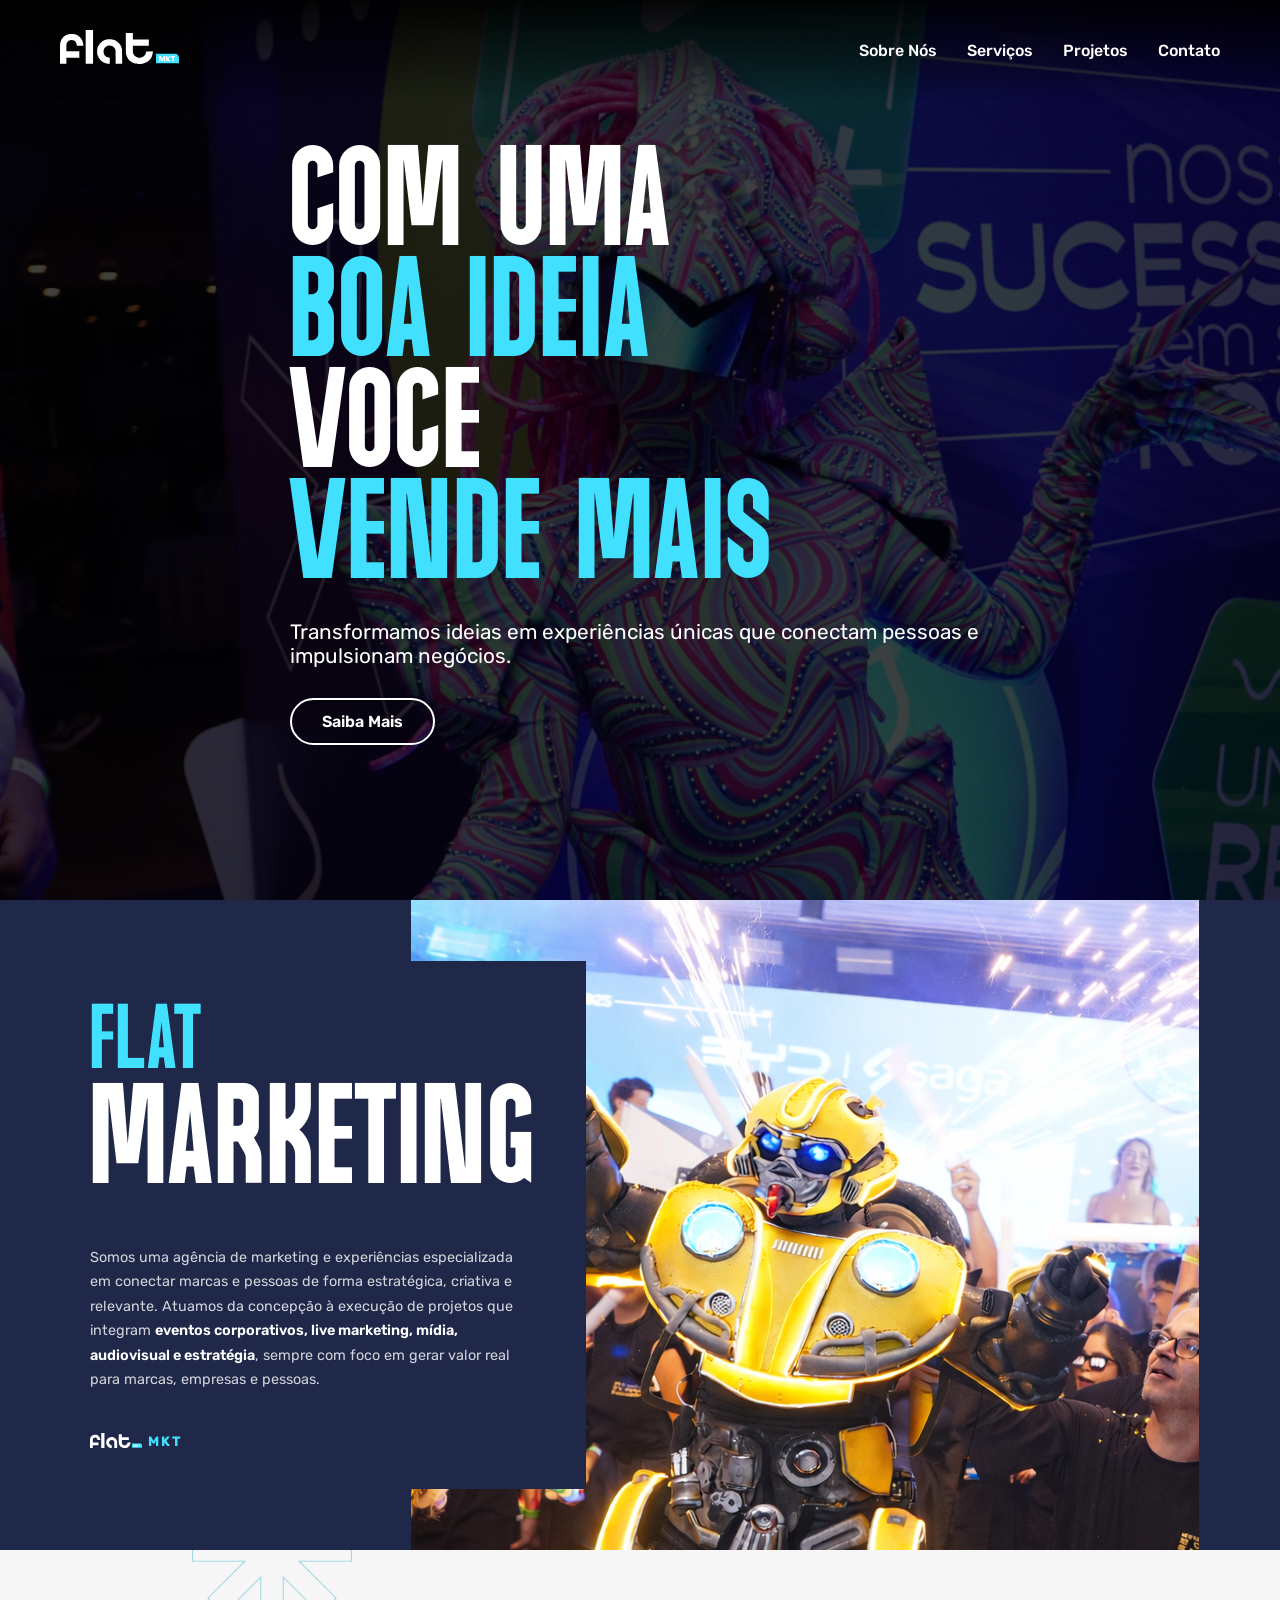
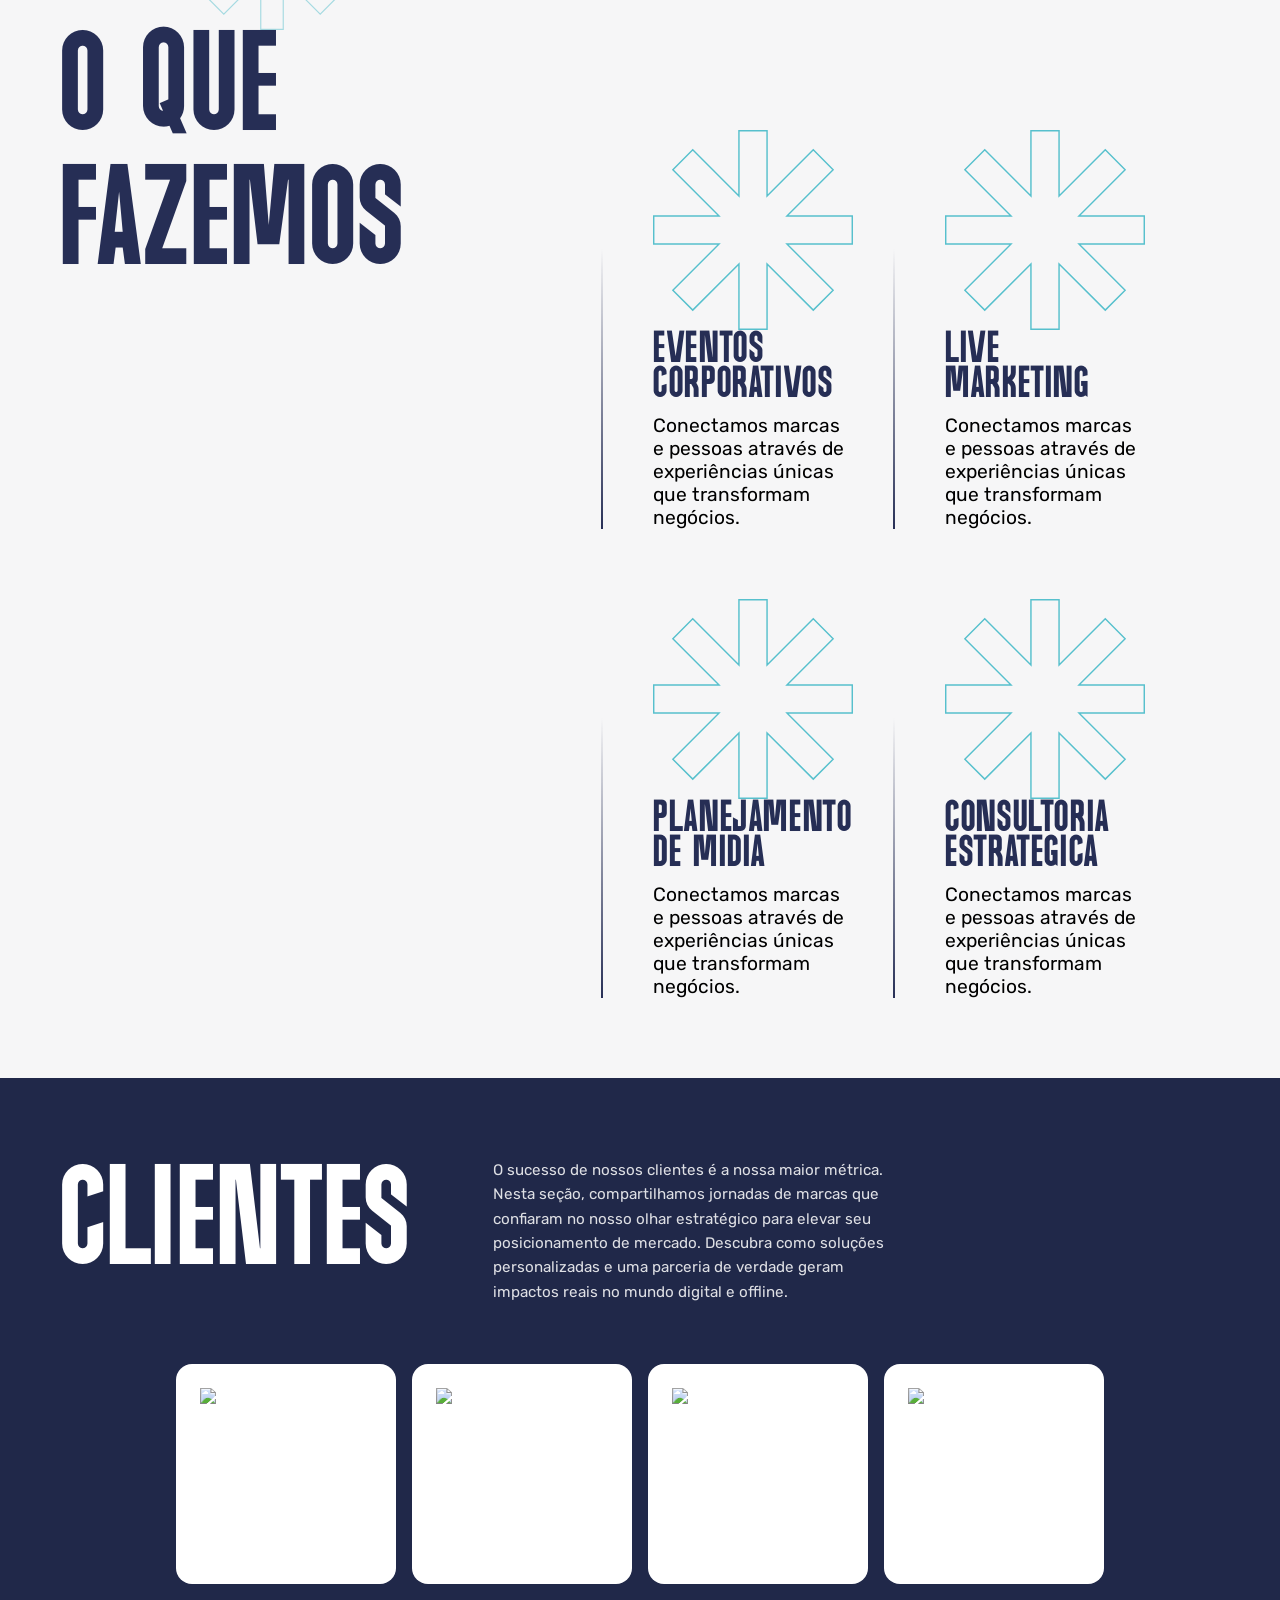
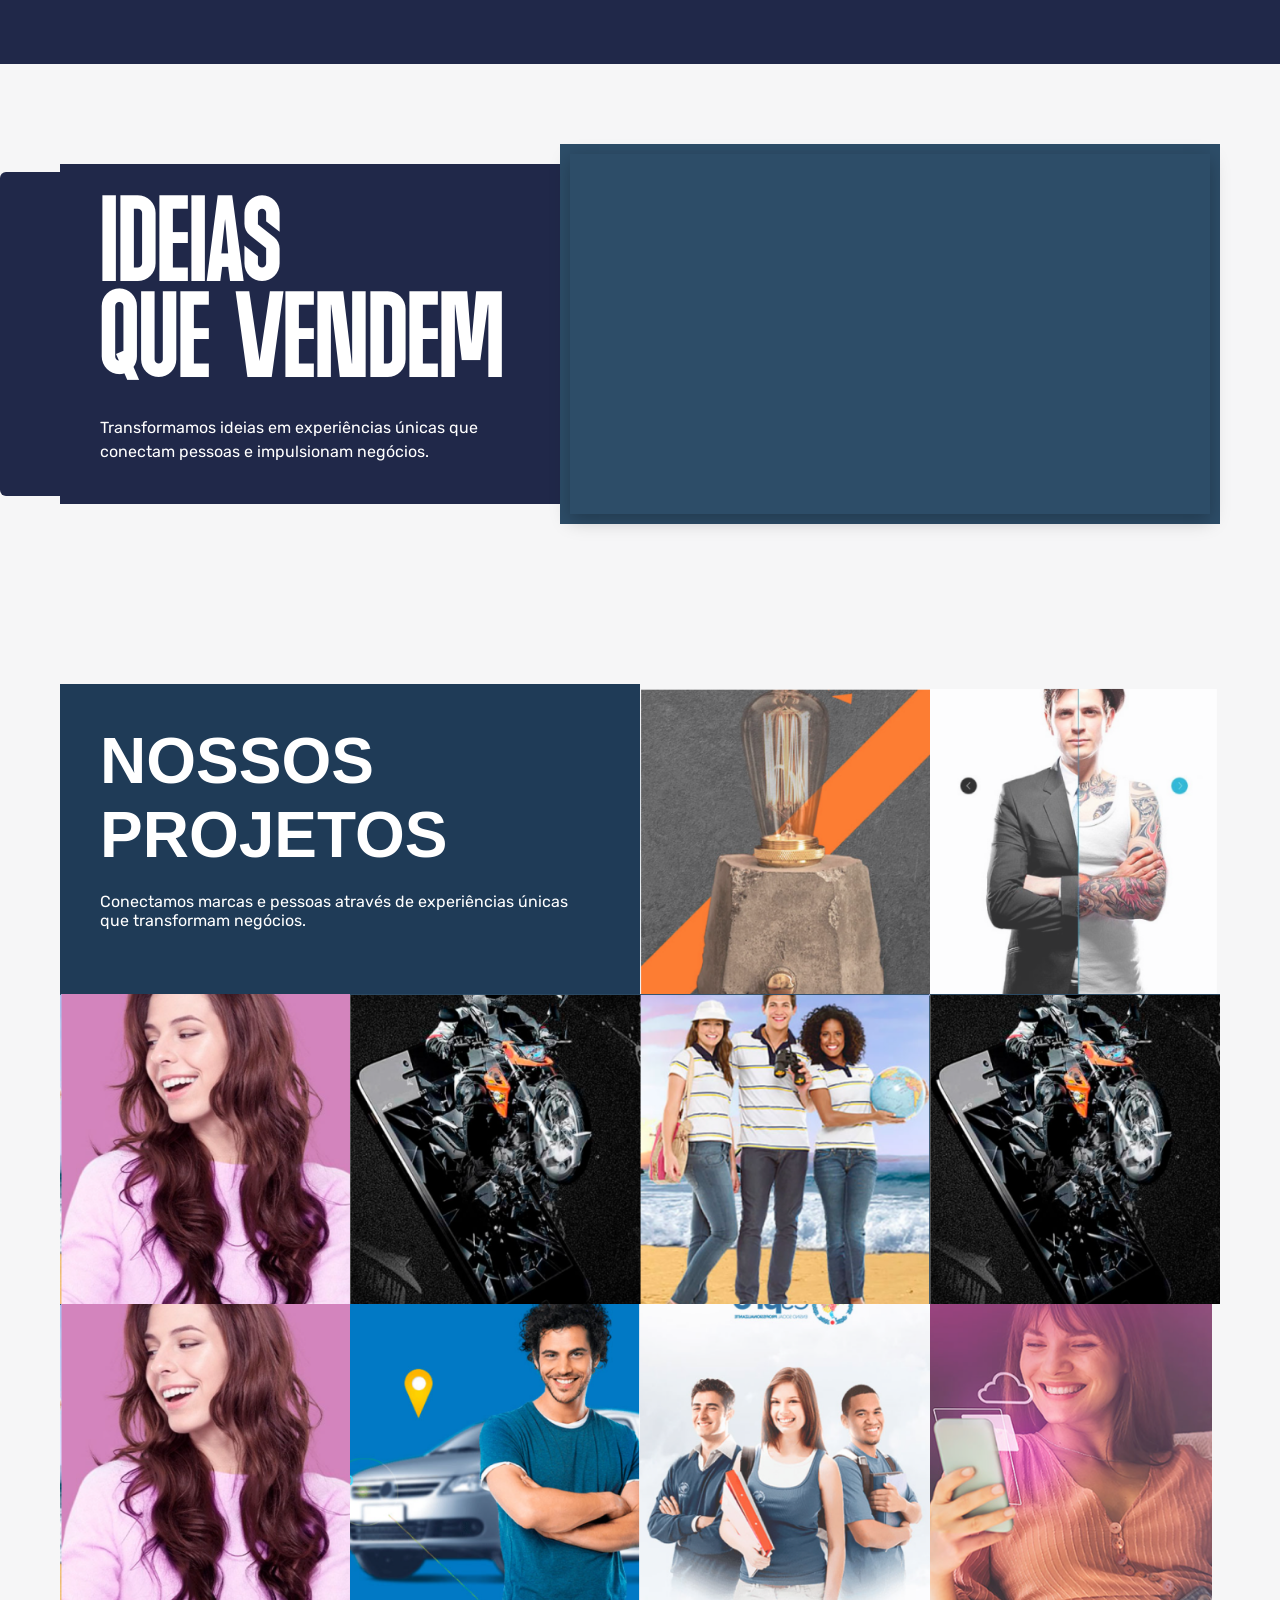
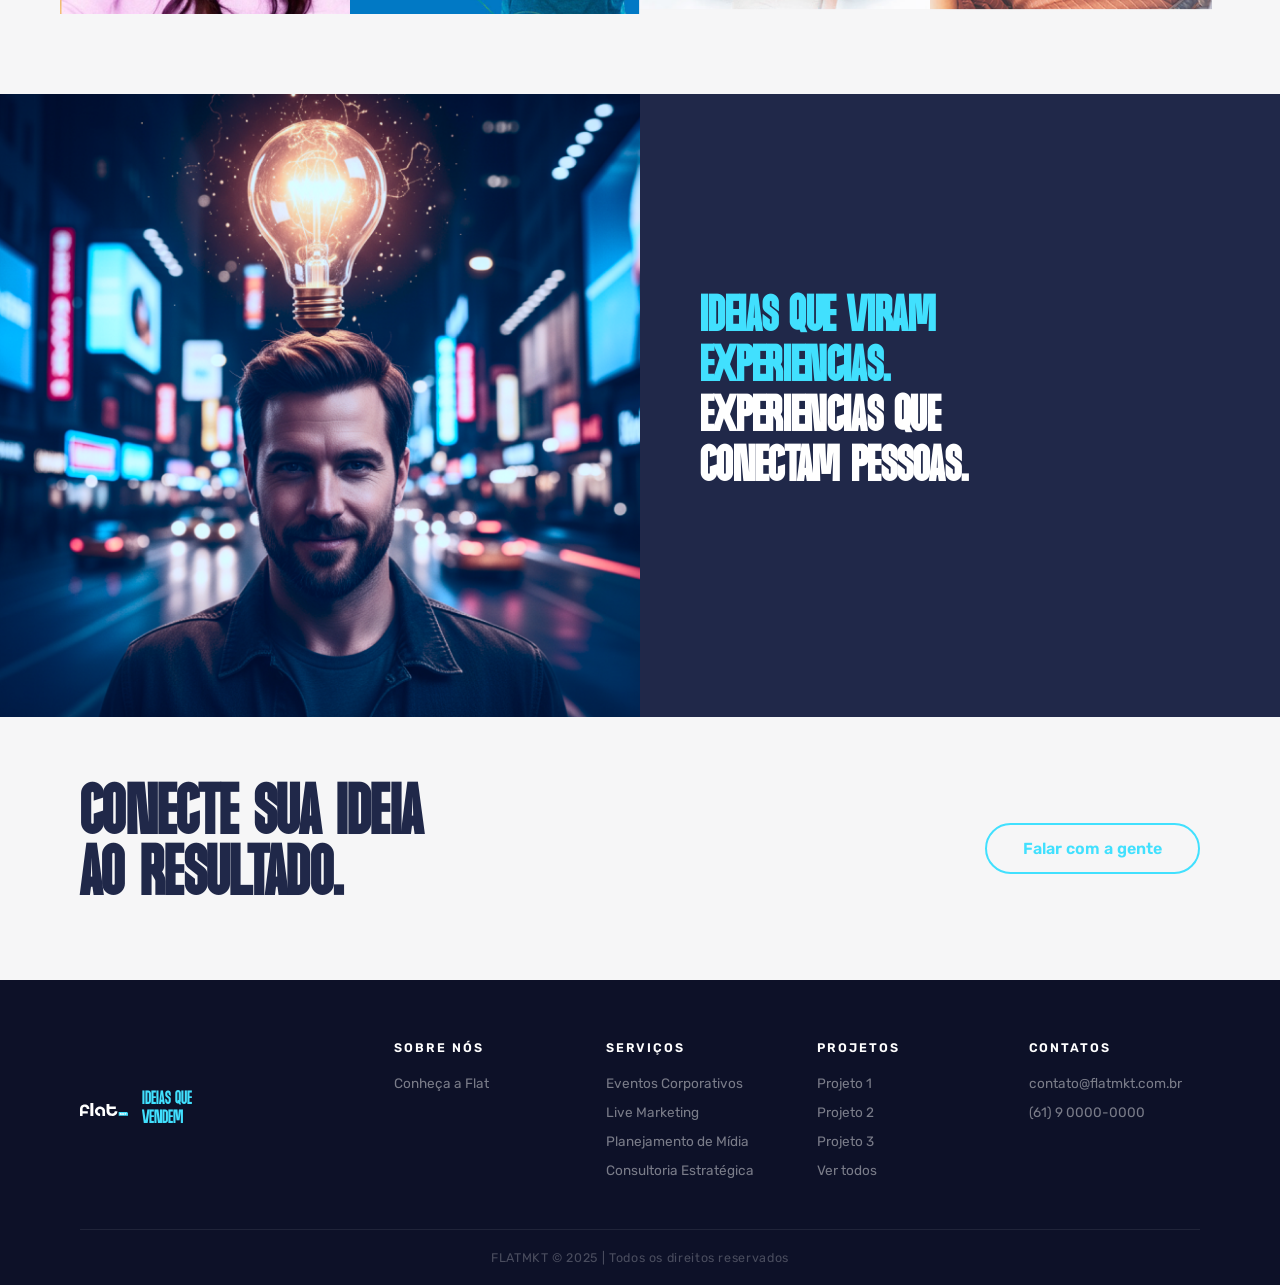
==== commit dd30f507: "Refactor HTML structure and update service items" ====
--- a/index.html
+++ b/index.html
@@ -57,7 +57,7 @@
     <!-- Seção Sobre -->
     <section class="sobre">
 
-
+        <div class="container">
 
         <!-- Lado direito: conteúdo -->
         <div class="sobre-content">
@@ -83,13 +83,15 @@
                 <span>MKT</span>
             </div>
 
-
         </div>
 
                 <!-- Lado esquerdo: foto -->
         <div class="sobre-img">
             <img src="src/img/sobre.png" alt="Flat Marketing" class="sobre-foto">
         </div>
+        </div>
+    
+    
     </section>
 
 
@@ -116,25 +118,30 @@
 
             <div class="services-grid">
                 <div class="service-item">
+                    <img src="src/img/detalhe.svg" alt="" class="service-detalhe">
                     <h3>EVENTOS <br>CORPORATIVOS</h3>
                     <p>Conectamos marcas e pessoas através de experiências únicas que transformam negócios.</p>
                 </div>
 
                 <div class="service-item">
+                    <img src="src/img/detalhe.svg" alt="" class="service-detalhe">
                     <h3>LIVE <br>MARKETING</h3>
                     <p>Conectamos marcas e pessoas através de experiências únicas que transformam negócios.</p>
                 </div>
 
                 <div class="service-item">
+                    <img src="src/img/detalhe.svg" alt="" class="service-detalhe">
                     <h3>PLANEJAMENTO <br>DE MÍDIA</h3>
                     <p>Conectamos marcas e pessoas através de experiências únicas que transformam negócios.</p>
                 </div>
 
                 <div class="service-item">
+                    <img src="src/img/detalhe.svg" alt="" class="service-detalhe">
                     <h3>CONSULTORIA <br>ESTRATÉGICA</h3>
                     <p>Conectamos marcas e pessoas através de experiências únicas que transformam negócios.</p>
                 </div>
             </div>
+        </div>
 
     </section>
 
@@ -145,7 +152,7 @@
     <section class="clients">
         <div class="clients-header">
             <h2 class="clients-title">CLIENTES</h2>
-            <div class="clients-asterisk">✳</div>
+            <img src="src/img/detalhe-azul-claro.svg" alt="" class="clients-asterisk">
             <p class="clients-desc">O sucesso de nossos clientes é a nossa maior métrica. Nesta seção, compartilhamos jornadas de marcas que confiaram no nosso olhar estratégico para elevar seu posicionamento de mercado. Descubra como soluções personalizadas e uma parceria de verdade geram impactos reais no mundo digital e offline.</p>
         </div>
 
@@ -280,8 +287,8 @@
                 <span class="blue">IDEIAS QUE VIRAM<br>EXPERIÊNCIAS.</span><br>
                 EXPERIÊNCIAS QUE<br>CONECTAM PESSOAS.
             </h2>
-            <p>Nosso foco é dar vida a ideias que geram impacto, fortalecem relacionamentos e constroem memórias inesquecíveis.</p>
-            <a href="#" class="btn">Saiba Mais</a>
+<!--             <p>Nosso foco é dar vida a ideias que geram impacto, fortalecem relacionamentos e constroem memórias inesquecíveis.</p>
+            <a href="#" class="btn">Saiba Mais</a> -->
         </div>
     </section>
 
--- a/style.css
+++ b/style.css
@@ -1,3 +1,11 @@
+/* Fonte customizada */
+@font-face {
+    font-family: 'DAKDO Regular';
+    font-style: normal;
+    font-weight: normal;
+    src: local('DAKDO Regular'), url('src/font/DAKDO.woff') format('woff');
+}
+
 /* Fontes e Reset */
 * {
     margin: 0;
@@ -18,7 +26,7 @@
 h2,
 h3,
 h4 {
-    font-family: 'Russo One', sans-serif;
+    font-family: 'DAKDO Regular', sans-serif;
 }
 
 /* Navbar container */
@@ -82,7 +90,7 @@
 .hero {
     position: relative;
     height: 100vh;
-    background-image: url("src/img/bg_hero1.png");
+    background-image: url("src/img/bg_hero1.jpg");
     background-size: cover;
     background-position: left bottom;
     display: flex;
@@ -136,7 +144,7 @@
     left: 0;
     width: 100%;
     height: 100%;
-    background: rgba(0, 0, 0, 0.8);
+    background: rgba(0, 0, 0, 0.75);
 }
 
 .hero-content {
@@ -174,6 +182,10 @@
 }
 
 /* VENDE MAIS */
+.hero-content h1 span:last-child {
+    white-space: nowrap;
+}
+
 
 .hero-content p {
     opacity: 0;
@@ -199,9 +211,9 @@
 
 
 .hero h1 {
-    font-family: russo one;
+    font-family: dakdo regular;
     letter-spacing: 0.2rem;
-    font-size: 4rem;
+    font-size: 7rem;
     font-weight: 500;
     margin-bottom: 20px;
 }
@@ -230,6 +242,13 @@
     background: #41E0FE;
     border-color: #41E0FE;
     color: #000;
+}
+
+/* Responsivo tablet */
+@media (max-width: 1024px) {
+    .hero h1 {
+        font-size: 6rem;
+    }
 }
 
 /* Responsivo */
@@ -273,39 +292,226 @@
 
 
     .hero h1 {
-        font-family: russo one;
+        font-family: dakdo regular;
         letter-spacing: 0.1rem;
-        font-size: 3rem;
+        font-size: 4.9rem;
         font-weight: 500;
         margin-bottom: 20px;
-        margin-left: -10px;
-    }
+        }
 
     .hero p {
         font-size: 1.1rem;
-        padding-left: 10px;
-    }
-}
-
+    }
+}
+
+
+
+/* ==============================
+   Seção Sobre
+   ============================== */
+
+.sobre {
+display: flex;
+    flex-direction: row;
+    justify-content: right;
+    min-height: 520px;
+    background: #202849;
+}
+
+/* Foto lado esquerdo */
+.sobre-img {
+    overflow: hidden;
+}
+
+.sobre-img img {
+
+    object-fit: cover;
+    object-position: center;
+    display: block;
+}
+
+/* Painel direito */
+.sobre-content {
+    background: #202849;
+    position: relative;
+    display: flex;
+    flex-direction: column;
+    justify-content: center;
+    margin: auto;
+    padding: 50px 50px 40px 50px;
+    overflow: hidden;
+}
+
+/* Elemento decorativo — blocos coloridos canto superior direito */
+.sobre-deco {
+    position: absolute;
+    top: 0;
+    right: 0;
+    width: 110px;
+    height: 110px;
+    display: grid;
+    grid-template-columns: 1fr 1fr;
+    grid-template-rows: 1fr 1fr;
+}
+
+.sobre-deco span {
+    display: block;
+}
+
+.deco-cyan   { background: #41E0FE; }
+.deco-orange { background: #FF6B35; }
+.deco-green  { background: #1DBF73; }
+.deco-yellow { background: #F5C518; }
+
+/* Texto */
+.sobre-text h2 {
+    line-height: 1;
+    margin-bottom: 28px;
+}
+
+.sobre-flat {
+    font-size: 4.5rem;
+    color: #41E0FE;
+    letter-spacing: 0.2rem;
+    font-weight: 500;
+     text-transform: uppercase;
+}
+
+.sobre-marketing {
+    font-size: 7rem;
+    letter-spacing: 0.2rem;
+    font-weight: 500;
+    color: #ffff;
+    line-height: 1.2;
+    text-transform: uppercase;
+}
+
+.sobre-text p {
+    font-size: 0.9rem;
+    line-height: 1.7;
+    color: rgba(255, 255, 255, 0.8);
+    max-width: 440px;
+}
+
+.sobre-text p strong {
+    color: #fff;
+    font-weight: 600;
+}
+
+/* Logo rodapé do painel */
+.sobre-logo {
+    display: flex;
+    align-items: center;
+    gap: 6px;
+    margin-top: 40px;
+}
+
+.sobre-logo img {
+    width: 52px;
+}
+
+.sobre-logo span {
+    font-family: 'Rubik', sans-serif;
+    font-weight: 700;
+    font-size: 0.85rem;
+    color: #41E0FE;
+    letter-spacing: 0.12rem;
+}
+
+/* Responsivo tablet */
+@media (max-width: 1024px) {
+    .sobre {
+        grid-template-columns: 1fr;
+    }
+
+    .sobre-img {
+        height: 360px;
+    }
+
+    .sobre-flat    { font-size: 3.5rem; }
+    .sobre-marketing { font-size: 4.5rem; }
+}
+
+/* Responsivo mobile */
+@media (max-width: 600px) {
+    .sobre {
+        display: flex;
+    flex-direction: column;
+    justify-content: right;
+    }
+
+    .sobre-img {
+        height: 400px;
+        background-position: center;
+    }
+
+    .sobre-foto {
+        position: relative;
+        right: 20%;
+        top: -15%;
+        height: 600px;
+    }
+
+    .sobre-content {
+        padding: 50px 24px 50px;
+    }
+
+    .sobre-flat {
+        font-size: 5rem;
+    }
+
+    .sobre-marketing {
+        font-size: 5rem;
+    }
+
+    .sobre-text p {
+        font-size: 0.85rem;
+    }
+
+    .sobre-deco {
+        width: 70px;
+        height: 70px;
+    }
+
+    .sobre-logo img {
+        width: 40px;
+    }
+
+    .sobre-logo span {
+        font-size: 0.75rem;
+    }
+}
 
 
 /* SEÇÃO DE SERVIÇOS */
 
+.services-detalhe {
+    position: absolute;
+    width: 160px;
+    height: 160px;
+    left: 15%;
+    top: 0%;
+    transform: translateY(-50%) rotate(0deg);
+    opacity: 0.5;
+    pointer-events: none;
+    z-index: 0;
+}
 
 /* Seção Serviços */
 .services {
     display: flex;
     position: relative;
-    overflow: visible;
+    overflow: hidden;
 
     align-items: center;
     /* centraliza verticalmente */
     justify-content: center;
     /* centraliza horizontalmente (se quiser também) */
-    background: #fff;
+    background: #f6f6f7;
     padding: 80px 60px;
     color: #000;
     min-height: 80vh;
+    z-index: 1;
 
 }
 
@@ -460,10 +666,10 @@
 
 /* Título */
 .section-title {
-    font-size: 4rem;
+    font-size: 7rem;
     letter-spacing: 0.2rem;
     font-weight: 500;
-    color: #41E0FE;
+    color: #262E55;
     line-height: 1.2;
     text-transform: uppercase;
 }
@@ -485,9 +691,9 @@
     border-left: 2px solid transparent;
     /* largura da borda */
     border-image: linear-gradient(to top,
-            rgba(65, 224, 254, 1) 0%,
-            /* começa azul */
-            rgba(0, 194, 255, 0) 70%,
+            rgba(38, 46, 85, 1) 0%,
+            /* começa #262e55 */
+            rgba(38, 46, 85, 0) 70%,
             /* termina transparente antes do fim */
             transparent 100%
             /* garante que o resto fique transparente */
@@ -498,16 +704,16 @@
 }
 
 .service-item h3 {
-    font-size: 1.6rem;
+    font-size: 2.2rem;
     letter-spacing: 0.1rem;
     font-weight: 500;
-    color: #41E0FE;
+    color: #262E55;
     margin-bottom: 10px;
 }
 
 .service-item p {
     font-size: 1.2rem;
-    color: #333;
+    color: #262E55
     line-height: 1.4;
     max-width: 200px;
 }
@@ -541,9 +747,21 @@
     /* Título */
     .section-title {
         letter-spacing: 0.1rem;
-        font-size: 3rem;
+        font-size: 6rem;
         font-weight: 500;
     }
+
+    .services-detalhe {
+    position: absolute;
+    width: 160px;
+    height: 160px;
+    left: 0%;
+    top: 0%;
+    transform: translateY(-50%) rotate(0deg);
+    opacity: 0.5;
+    pointer-events: none;
+    z-index: 0;
+}
 
 }
 
@@ -601,7 +819,7 @@
 /* Seção do Vídeo */
 
 .ideas {
-    background: #fff;
+    background: #f6f6f7;
     padding: 80px 60px;
     position: relative;
     display: flex;
@@ -623,7 +841,7 @@
 /* Texto */
 .ideas-text {
     flex: 1;
-    background: #1f3b57;
+    background: #202849;
     color: #fff;
     padding: 40px;
     position: relative;
@@ -643,7 +861,7 @@
     width: 60%;
     height: 0;
     /* começa sem altura */
-    background: #1f3b57;
+    background: #202849;
     z-index: 1;
     transform: translateY(-50%);
     transition: height 1s ease-out;
@@ -684,10 +902,10 @@
 
 
 .ideas-text h2 {
-    font-family: 'Russo One', sans-serif;
+    font-family: dakdo regular;
     font-weight: 500;
     letter-spacing: 0.1;
-    font-size: 4rem;
+    font-size: 6rem;
     margin-bottom: 20px;
 
 }
@@ -791,7 +1009,7 @@
 
 .projects {
     padding: 80px 60px;
-    background: #fff;
+    background: #f6f6f7;
 }
 
 .projects-container {
@@ -886,8 +1104,359 @@
 
     .projects {
     padding: 80px 20px;
+    background: #f6f6f7;
+}
+
+
+}
+
+
+/* ==============================
+   Seção Clientes
+   ============================== */
+
+.clients {
+    background: #202849;
+    padding: 80px 60px;
+    color: #fff;
+}
+
+/* Header: título | asterisco | descrição */
+.clients-header {
+    display: grid;
+    grid-template-columns: auto auto 1fr;
+    align-items: center;
+    gap: 40px;
+    max-width: 1400px;
+    margin: 0 auto 60px auto;
+}
+
+.clients-title {
+    font-size: 7rem;
+    letter-spacing: 0.2rem;
+    font-weight: 500;
+    white-space: nowrap;
+}
+
+.clients-asterisk {
+    font-size: 4rem;
+    color: #41E0FE;
+    line-height: 1;
+}
+
+.clients-desc {
+    font-size: 0.95rem;
+    line-height: 1.6;
+    color: rgba(255, 255, 255, 0.85);
+    max-width: 420px;
+}
+
+/* Marquee wrapper */
+.clients-marquee {
+    max-width: 80%;
+    margin: 0 auto;
+    overflow: hidden;
+    position: relative;
+}
+
+/* Track com todos os cards em linha */
+.clients-track {
+    display: flex;
+    gap: 16px;
+    width: max-content;
+    animation: marquee 30s linear infinite;
+}
+
+/* Pausa ao passar o mouse */
+.clients-marquee:hover .clients-track {
+    animation-play-state: paused;
+}
+
+@keyframes marquee {
+    from { transform: translateX(0); }
+    to   { transform: translateX(-50%); }
+}
+
+/* Card individual */
+.client-card {
     background: #fff;
-}
-
-        
-}
+    border-radius: 16px;
+    display: flex;
+    align-items: center;
+    justify-content: center;
+    padding: 24px;
+    width: 220px;
+    height: 220px;
+    flex-shrink: 0;
+    overflow: hidden;
+}
+
+.client-card img {
+    width: 100%;
+    height: 100%;
+    object-fit: contain;
+}
+
+/* Responsivo tablet */
+@media (max-width: 1024px) {
+    .clients-title {
+        font-size: 5rem;
+    }
+
+    .client-card {
+        width: 160px;
+        height: 160px;
+    }
+}
+
+
+/* ==============================
+   CTA com imagem
+   ============================== */
+
+.cta-hero {
+    display: grid;
+    grid-template-columns: 1fr 1fr;
+    min-height: 600px;
+}
+
+.cta-hero-img {
+    overflow: hidden;
+}
+
+.cta-hero-img img {
+    width: 100%;
+    height: 100%;
+    object-fit: cover;
+    object-position: center top;
+    display: block;
+}
+
+.cta-hero-text {
+    background: #202849;
+    display: flex;
+    flex-direction: column;
+    justify-content: center;
+    padding: 80px 60px;
+    color: #fff;
+}
+
+.cta-hero-text h2 {
+    font-size: 2.5rem;
+    line-height: 1.25;
+    margin-bottom: 24px;
+    letter-spacing: 0.02rem;
+}
+
+.cta-hero-text h2 .blue {
+    color: #41E0FE;
+}
+
+.cta-hero-text p {
+    font-size: 0.95rem;
+    line-height: 1.7;
+    margin-bottom: 40px;
+    max-width: 380px;
+    color: rgba(255, 255, 255, 0.75);
+}
+
+/* ==============================
+   Banner CTA
+   ============================== */
+
+.cta-banner {
+    background: #f6f6f7;
+    padding: 70px 80px;
+}
+
+.cta-banner-content {
+    max-width: 1200px;
+    margin: 0 auto;
+    display: flex;
+    align-items: center;
+    justify-content: space-between;
+    gap: 60px;
+}
+
+.cta-banner-content h2 {
+    font-size: 3.5rem;
+    color: #202849;
+    line-height: 1.1;
+    letter-spacing: 0.02rem;
+}
+
+.btn-blue {
+    background: transparent;
+    border: 2px solid #41E0FE;
+    color: #41E0FE;
+    white-space: nowrap;
+    flex-shrink: 0;
+    font-weight: 600;
+    padding: 14px 36px;
+}
+
+.btn-blue:hover {
+    background: #41E0FE;
+    color: #000;
+}
+
+/* ==============================
+   Footer
+   ============================== */
+
+.footer {
+    background: #0d1128;
+    color: #fff;
+    padding: 60px 80px 0;
+}
+
+.footer-content {
+    display: grid;
+    grid-template-columns: 1.6fr 1fr 1fr 1fr 1fr;
+    gap: 40px;
+    max-width: 1400px;
+    margin: 0 auto;
+    padding-bottom: 50px;
+    border-bottom: 1px solid rgba(255, 255, 255, 0.08);
+}
+
+/* Logo + tagline lado a lado */
+.footer-brand {
+    display: flex;
+    flex-direction: row;
+    align-items: center;
+    gap: 14px;
+}
+
+.footer-logo {
+    width: 48px;
+    flex-shrink: 0;
+}
+
+.footer-tagline {
+    font-family: 'DAKDO Regular', sans-serif;
+    font-size: 0.95rem;
+    color: #41E0FE;
+    line-height: 1.3;
+    text-transform: uppercase;
+}
+
+.footer-col h4 {
+    font-size: 0.78rem;
+    letter-spacing: 0.12rem;
+    text-transform: uppercase;
+    color: #fff;
+    margin-bottom: 18px;
+    font-family: 'Rubik', sans-serif;
+    font-weight: 600;
+}
+
+.footer-col ul {
+    list-style: none;
+    display: flex;
+    flex-direction: column;
+    gap: 10px;
+}
+
+.footer-col ul li a {
+    text-decoration: none;
+    color: rgba(255, 255, 255, 0.45);
+    font-size: 0.85rem;
+    transition: color 0.2s ease;
+}
+
+.footer-col ul li a:hover {
+    color: #41E0FE;
+}
+
+.footer-bottom {
+    max-width: 1400px;
+    margin: 0 auto;
+    padding: 20px 0;
+    text-align: center;
+    font-size: 0.78rem;
+    color: rgba(255, 255, 255, 0.25);
+    letter-spacing: 0.04rem;
+}
+
+/* Responsivo tablet */
+@media (max-width: 1024px) {
+    .cta-hero {
+        grid-template-columns: 1fr;
+    }
+
+    .cta-hero-img {
+        height: 380px;
+    }
+
+    .cta-banner-content {
+        flex-direction: column;
+        text-align: center;
+        gap: 30px;
+    }
+
+    .footer-content {
+        grid-template-columns: 1fr 1fr 1fr;
+    }
+
+    .footer-brand {
+        grid-column: 1 / -1;
+    }
+}
+
+/* Responsivo mobile */
+@media (max-width: 600px) {
+    .cta-hero-text {
+        padding: 50px 24px;
+    }
+
+    .cta-hero-text h2 {
+        font-size: 1.9rem;
+    }
+
+    .cta-banner {
+        padding: 50px 24px;
+    }
+
+    .cta-banner-content h2 {
+        font-size: 2.2rem;
+    }
+
+    .footer {
+        padding: 50px 24px 0;
+    }
+
+    .footer-content {
+        grid-template-columns: 1fr 1fr;
+        gap: 30px;
+    }
+
+    .footer-brand {
+        grid-column: 1 / -1;
+    }
+}
+
+/* Responsivo mobile */
+@media (max-width: 600px) {
+    .clients {
+        padding: 60px 20px;
+    }
+
+    .clients-header {
+        grid-template-columns: 1fr;
+        gap: 20px;
+    }
+
+    .clients-title {
+        font-size: 4rem;
+    }
+
+    .clients-asterisk {
+        font-size: 3rem;
+    }
+
+    .client-card {
+        width: 130px;
+        height: 130px;
+    }
+}
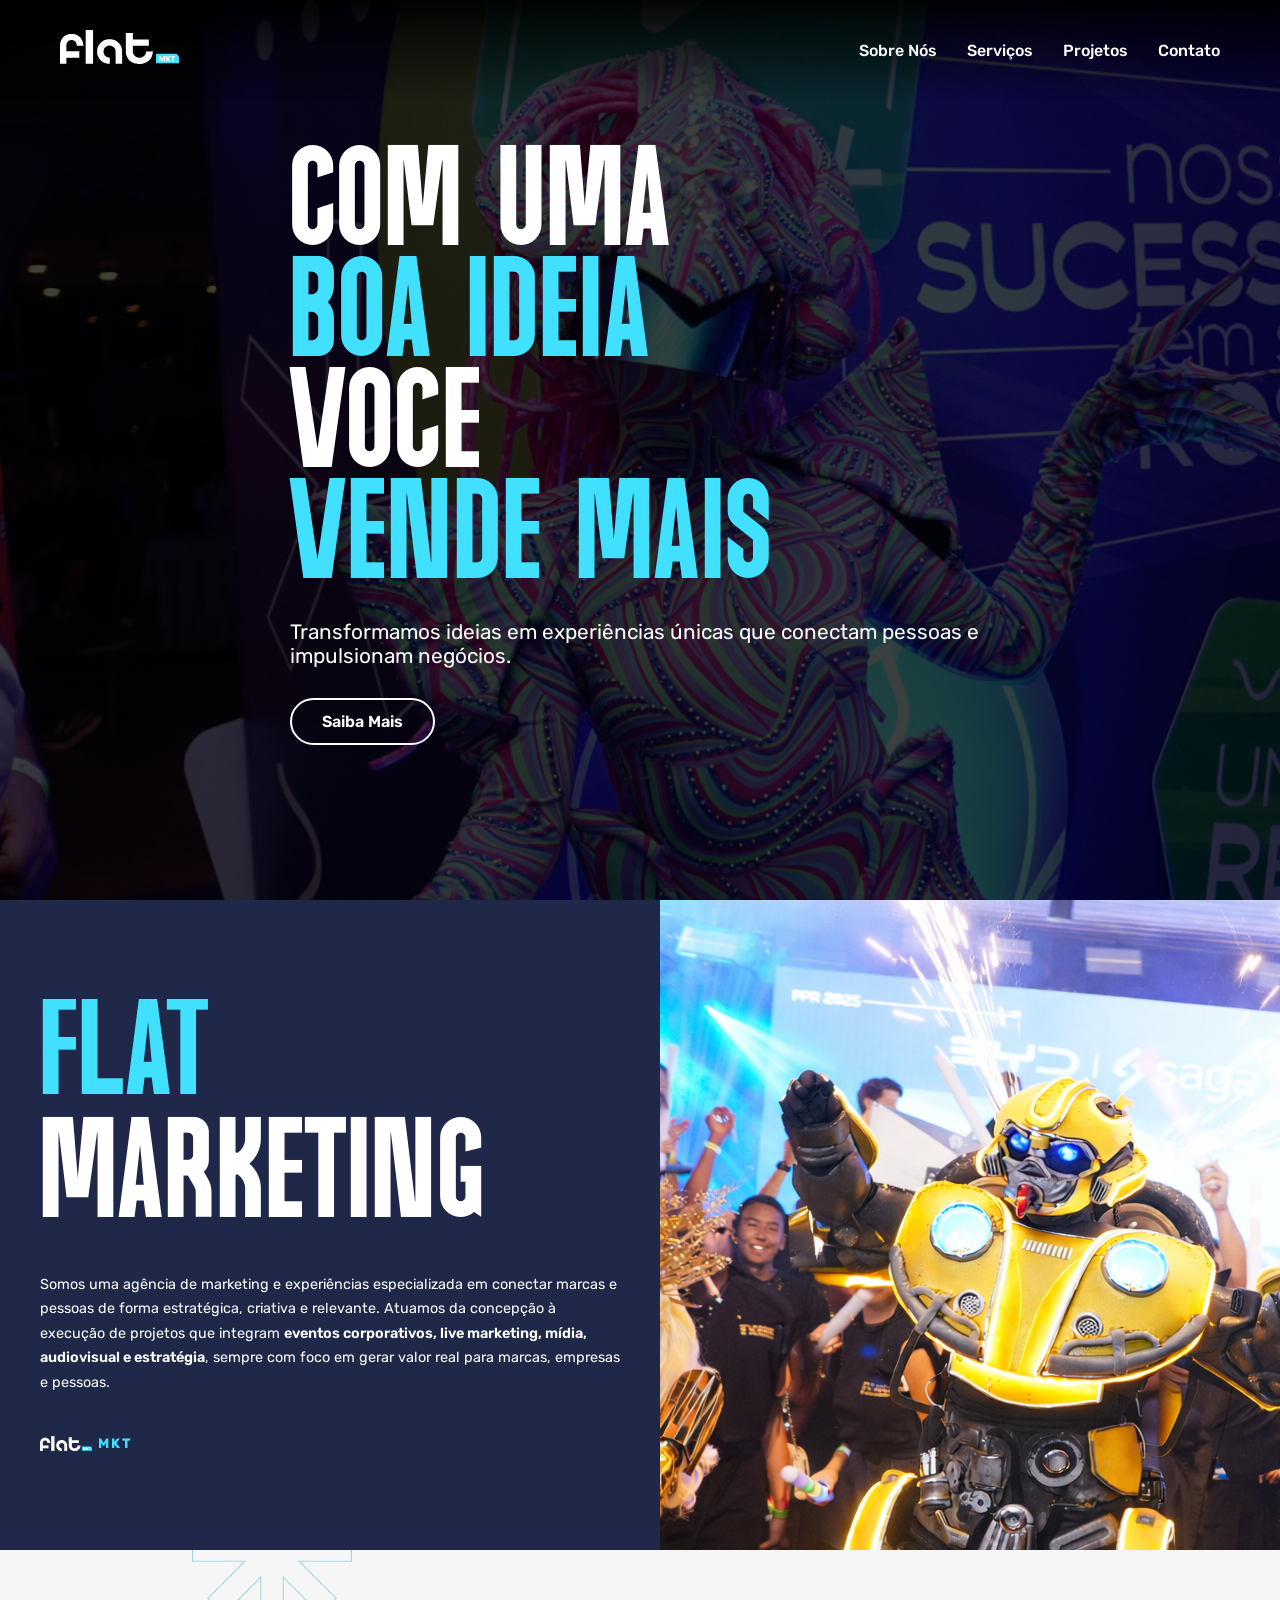
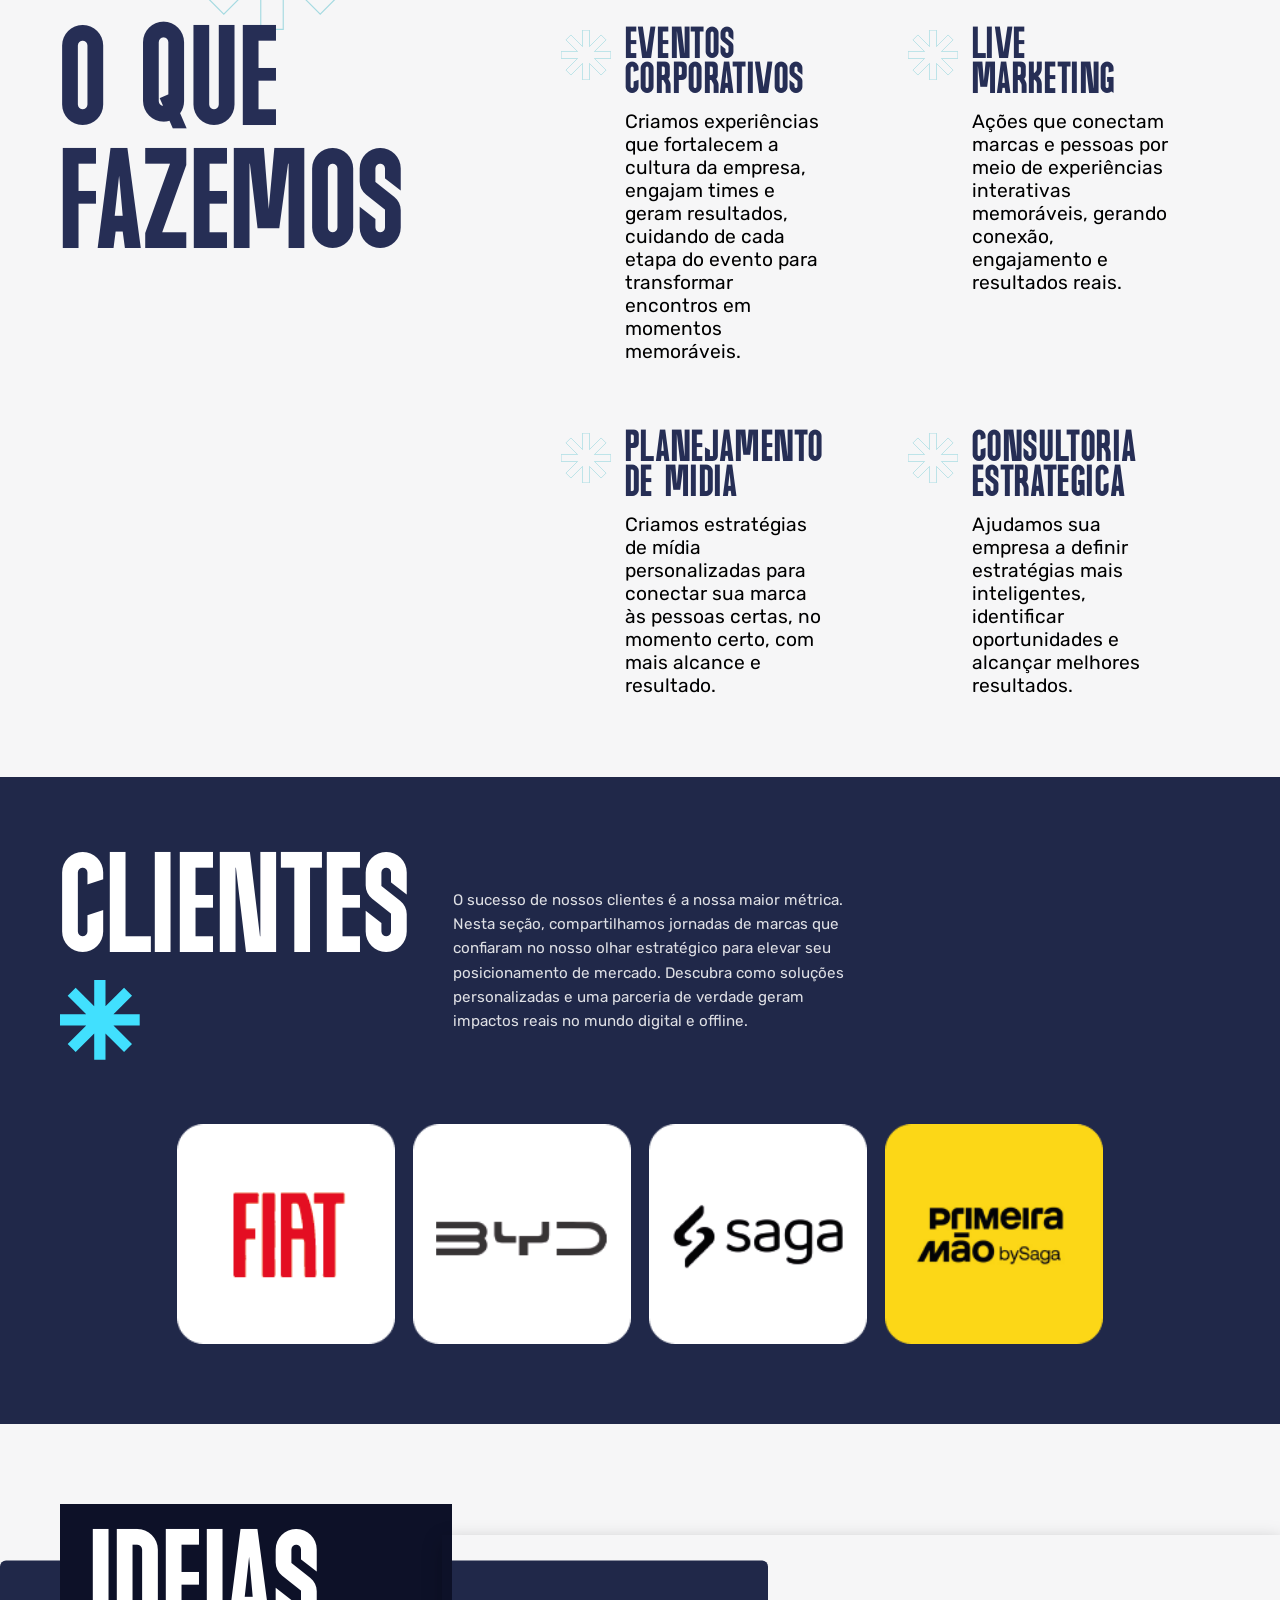
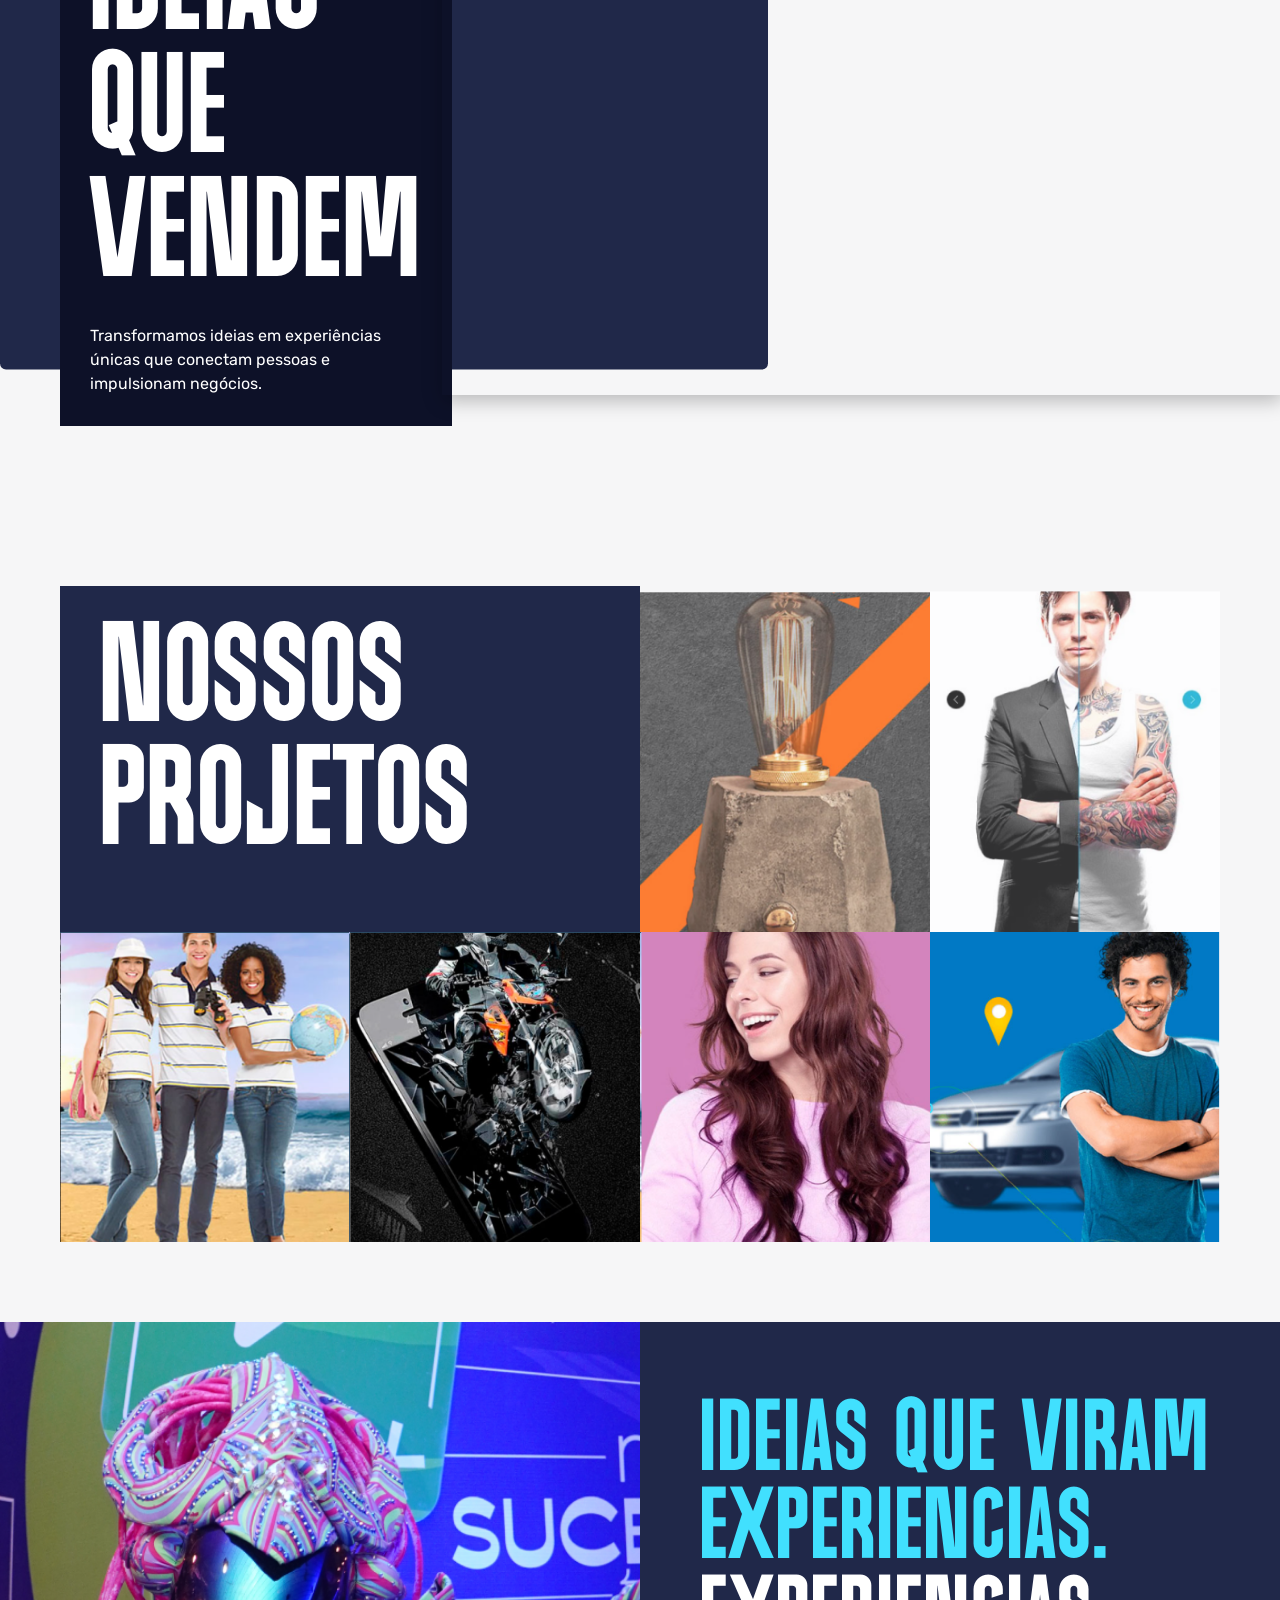
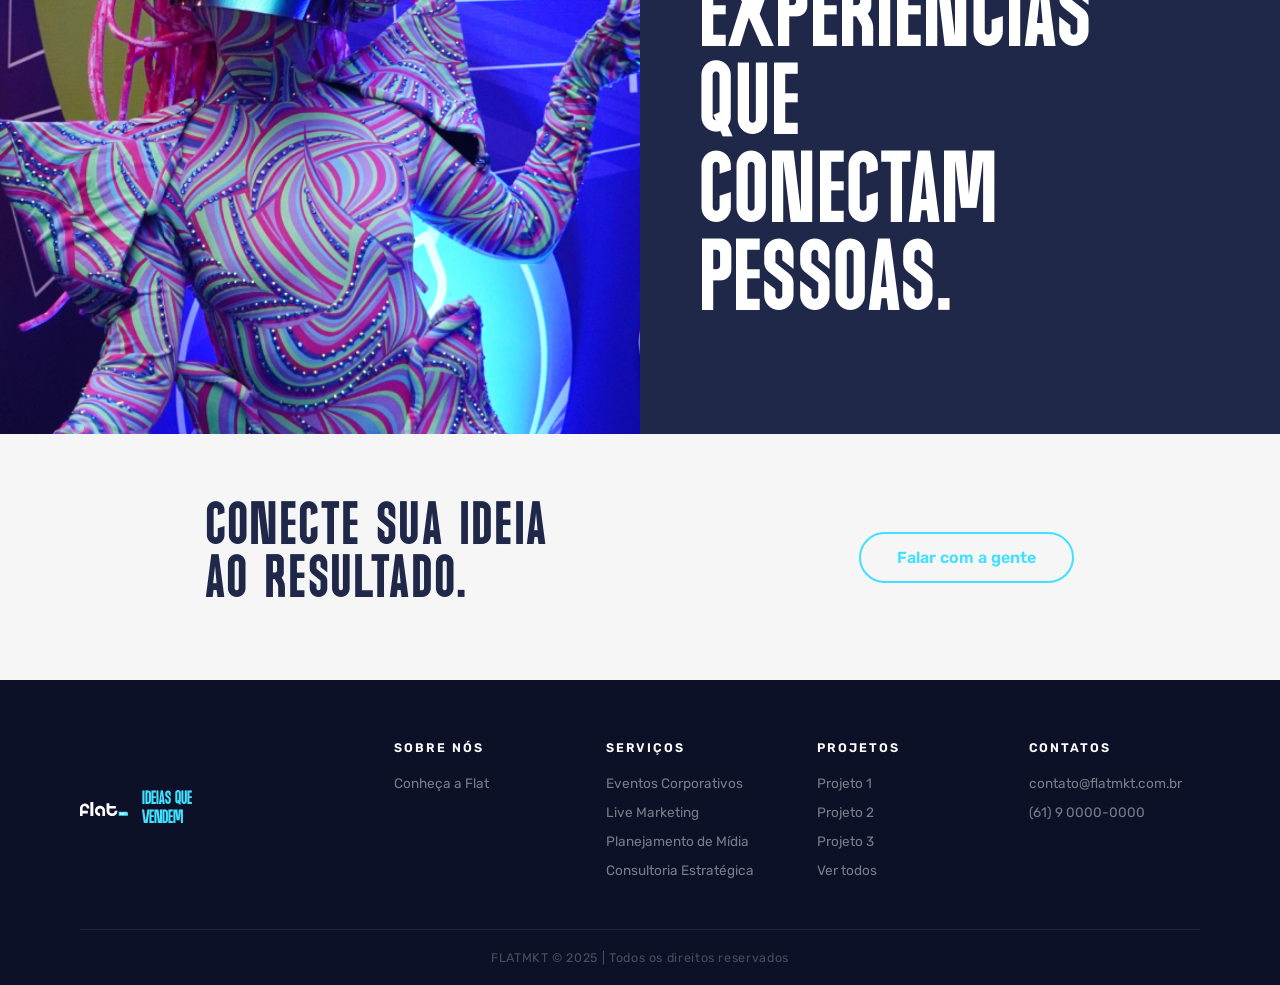
==== commit 4db74019: "Revise title and service descriptions in index.html Updated the title and various service descriptio" ====
--- a/index.html
+++ b/index.html
@@ -4,7 +4,8 @@
 <head>
     <meta charset="UTF-8">
     <meta name="viewport" content="width=device-width, initial-scale=1.0">
-    <title>Flat MKT</title>
+    <title>FLAT - Ideias que Vendem</title>
+    <link rel="icon" type="image/png" href="src/img/favicon.png">
     <link rel="stylesheet" href="style.css">
     <link href="https://fonts.googleapis.com/css2?family=Roboto:wght@400;700;900&display=swap" rel="stylesheet">
     <link rel="preconnect" href="https://fonts.googleapis.com">
@@ -25,7 +26,7 @@
 
             <!-- Botão sanduíche -->
             <div class="menu-toggle" id="menu-toggle">
-                &#9776; <!-- ícone sanduíche (☰) -->
+                <img src="src/img/detalhe-azul-claro.svg" alt="Menu" class="menu-toggle-icon">
             </div>
 
             <nav>
@@ -120,25 +121,25 @@
                 <div class="service-item">
                     <img src="src/img/detalhe.svg" alt="" class="service-detalhe">
                     <h3>EVENTOS <br>CORPORATIVOS</h3>
-                    <p>Conectamos marcas e pessoas através de experiências únicas que transformam negócios.</p>
+                    <p>Criamos experiências que fortalecem a cultura da empresa, engajam times e geram resultados, cuidando de cada etapa do evento para transformar encontros em momentos memoráveis.</p>
                 </div>
 
                 <div class="service-item">
                     <img src="src/img/detalhe.svg" alt="" class="service-detalhe">
                     <h3>LIVE <br>MARKETING</h3>
-                    <p>Conectamos marcas e pessoas através de experiências únicas que transformam negócios.</p>
+                    <p>Ações que conectam marcas e pessoas por meio de experiências interativas memoráveis, gerando conexão, engajamento e resultados reais.</p>
                 </div>
 
                 <div class="service-item">
                     <img src="src/img/detalhe.svg" alt="" class="service-detalhe">
                     <h3>PLANEJAMENTO <br>DE MÍDIA</h3>
-                    <p>Conectamos marcas e pessoas através de experiências únicas que transformam negócios.</p>
+                    <p>Criamos estratégias de mídia personalizadas para conectar sua marca às pessoas certas, no momento certo, com mais alcance e resultado.</p>
                 </div>
 
                 <div class="service-item">
                     <img src="src/img/detalhe.svg" alt="" class="service-detalhe">
                     <h3>CONSULTORIA <br>ESTRATÉGICA</h3>
-                    <p>Conectamos marcas e pessoas através de experiências únicas que transformam negócios.</p>
+                    <p>Ajudamos sua empresa a definir estratégias mais inteligentes, identificar oportunidades e alcançar melhores resultados.</p>
                 </div>
             </div>
         </div>
@@ -151,8 +152,10 @@
 
     <section class="clients">
         <div class="clients-header">
+            <div class="clients-title-div">
             <h2 class="clients-title">CLIENTES</h2>
             <img src="src/img/detalhe-azul-claro.svg" alt="" class="clients-asterisk">
+            </div>
             <p class="clients-desc">O sucesso de nossos clientes é a nossa maior métrica. Nesta seção, compartilhamos jornadas de marcas que confiaram no nosso olhar estratégico para elevar seu posicionamento de mercado. Descubra como soluções personalizadas e uma parceria de verdade geram impactos reais no mundo digital e offline.</p>
         </div>
 
@@ -207,9 +210,9 @@
 
             <!-- Vídeo -->
             <div class="ideas-video">
-                <iframe src="https://www.youtube.com/embed/Scxs7L0vhZ4"
-                    title="Exemplo de Vídeo" frameborder="0"
-                    allow="accelerometer; autoplay; clipboard-write; encrypted-media; gyroscope; picture-in-picture"
+                <iframe src="https://player.vimeo.com/video/1181977382?badge=0&amp;autopause=0&amp;player_id=0&amp;app_id=58479&amp;title=0&amp;byline=0&amp;portrait=0"
+                    frameborder="0"
+                    allow="autoplay; fullscreen; picture-in-picture; clipboard-write; encrypted-media"
                     allowfullscreen>
                 </iframe>
             </div>
@@ -227,7 +230,7 @@
             <div class="projects-grid">
                 <div class="projects-text">
                     <h2>NOSSOS<br>PROJETOS</h2>
-                    <p>Conectamos marcas e pessoas através de experiências únicas que transformam negócios.</p>
+                    
                 </div>
 
                 <div class="project-item">
@@ -238,15 +241,15 @@
                     <img src="src/img/projeto2.png" alt="Projeto 2">
                 </div>
                 <div class="project-item">
-                    <img src="src/img/projeto9.png" alt="Projeto 9">
-                </div>
-
-                <div class="project-item">
-                    <img src="src/img/projeto10.png" alt="Projeto 10">
-                </div>
-
-                <div class="project-item">
-                    <img src="src/img/projeto3.png" alt="Projeto 3">
+                    <img src="src/img/projeto3.png" alt="Projeto 9">
+                </div>
+
+                <div class="project-item">
+                    <img src="src/img/projeto4.png" alt="Projeto 10">
+                </div>
+
+                <div class="project-item">
+                    <img src="src/img/projeto5.png" alt="Projeto 3">
                 </div>
 
                 <div class="project-item hover-text">
@@ -254,10 +257,10 @@
                         <h3>EXEMPLO DE PROJETO</h3>
                         <p>A foto vai ficar assim quando o usuário passar o mouse.</p>
                     </div>
-                    <img src="src/img/projeto4.png" alt="Projeto 4">
-                </div>
-
-                <div class="project-item">
+                    <img src="src/img/projeto6.png" alt="Projeto 4">
+                </div>
+
+                <!-- <div class="project-item">
                     <img src="src/img/projeto5.png" alt="Projeto 5">
                 </div>
 
@@ -271,7 +274,7 @@
 
                 <div class="project-item">
                     <img src="src/img/projeto8.png" alt="Projeto 8">
-                </div>
+                </div> -->
             </div>
         </div>
     </section>
--- a/style.css
+++ b/style.css
@@ -27,6 +27,27 @@
 h3,
 h4 {
     font-family: 'DAKDO Regular', sans-serif;
+}
+
+/* Padrão global h2 */
+h2 {
+    font-size: 7rem;
+    letter-spacing: 0.2rem;
+    font-weight: 500;
+    line-height: 1.1;
+    text-transform: uppercase;
+}
+
+@media (max-width: 1024px) {
+    h2 {
+        font-size: 5rem;
+    }
+}
+
+@media (max-width: 600px) {
+    h2 {
+        font-size: 5rem;
+    }
 }
 
 /* Navbar container */
@@ -313,19 +334,30 @@
 .sobre {
 display: flex;
     flex-direction: row;
-    justify-content: right;
+    justify-content: center;
     min-height: 520px;
     background: #202849;
+    
+}
+
+
+.sobre .container {
+    display: grid;
+    grid-template-columns: 1fr 1fr;
+    gap: 40px;
+    max-width: 1200px;
+    margin: 0 auto;
 }
 
 /* Foto lado esquerdo */
 .sobre-img {
-    overflow: hidden;
+    overflow:visible;
+    margin-right: -1000px;
 }
 
 .sobre-img img {
 
-    object-fit: cover;
+    
     object-position: center;
     display: block;
 }
@@ -338,7 +370,7 @@
     flex-direction: column;
     justify-content: center;
     margin: auto;
-    padding: 50px 50px 40px 50px;
+
     overflow: hidden;
 }
 
@@ -365,31 +397,21 @@
 
 /* Texto */
 .sobre-text h2 {
-    line-height: 1;
     margin-bottom: 28px;
 }
 
 .sobre-flat {
-    font-size: 4.5rem;
     color: #41E0FE;
-    letter-spacing: 0.2rem;
-    font-weight: 500;
-     text-transform: uppercase;
 }
 
 .sobre-marketing {
-    font-size: 7rem;
-    letter-spacing: 0.2rem;
-    font-weight: 500;
     color: #ffff;
-    line-height: 1.2;
-    text-transform: uppercase;
 }
 
 .sobre-text p {
     font-size: 0.9rem;
     line-height: 1.7;
-    color: rgba(255, 255, 255, 0.8);
+    color: #fff
     max-width: 440px;
 }
 
@@ -428,8 +450,7 @@
         height: 360px;
     }
 
-    .sobre-flat    { font-size: 3.5rem; }
-    .sobre-marketing { font-size: 4.5rem; }
+
 }
 
 /* Responsivo mobile */
@@ -440,15 +461,25 @@
     justify-content: right;
     }
 
+.sobre .container {
+    display: flex;
+    flex-direction: column;
+    gap: 40px;
+    max-width: 1200px;
+    margin: auto;
+}
+
+
     .sobre-img {
         height: 400px;
-        background-position: center;
+margin: -30px;
+        overflow: hidden;
     }
 
     .sobre-foto {
         position: relative;
-        right: 20%;
-        top: -15%;
+
+        top: -25%;
         height: 600px;
     }
 
@@ -456,13 +487,6 @@
         padding: 50px 24px 50px;
     }
 
-    .sobre-flat {
-        font-size: 5rem;
-    }
-
-    .sobre-marketing {
-        font-size: 5rem;
-    }
 
     .sobre-text p {
         font-size: 0.85rem;
@@ -651,14 +675,15 @@
 .services .container {
     position: relative;
     z-index: 2;
+    max-width: 1200px;
     /* garante que o conteúdo fique acima das linhas */
 }
 
 .container {
-    max-width: 1200px;
-    margin: auto;
+
+
     display: grid;
-    justify-items: center;
+
     grid-template-columns: 1fr 3fr;
     gap: 40px;
     align-items: start;
@@ -666,12 +691,8 @@
 
 /* Título */
 .section-title {
-    font-size: 7rem;
-    letter-spacing: 0.2rem;
-    font-weight: 500;
     color: #262E55;
-    line-height: 1.2;
-    text-transform: uppercase;
+    text-align: left;
 }
 
 /* Grade de serviços */
@@ -681,26 +702,27 @@
     grid-template-columns: repeat(2, 1fr);
     row-gap: 70px;
     column-gap: 20px;
-    padding-top: 100px;
+    padding-top: 0px;
     padding-left: 100px;
 
 }
 
 
 .service-item {
-    border-left: 2px solid transparent;
-    /* largura da borda */
-    border-image: linear-gradient(to top,
-            rgba(38, 46, 85, 1) 0%,
-            /* começa #262e55 */
-            rgba(38, 46, 85, 0) 70%,
-            /* termina transparente antes do fim */
-            transparent 100%
-            /* garante que o resto fique transparente */
-        );
 
     border-image-slice: 2;
     padding: 0px 20px 0px 50px;
+    position: relative;
+}
+
+.service-detalhe {
+    width: 50px;
+    height: 50px;
+    position: absolute;
+    top: 0;
+    left: -5%;
+ /*    opacity: 0.35; */
+    pointer-events: none;
 }
 
 .service-item h3 {
@@ -722,34 +744,43 @@
 
 @media (max-width: 900px) {
     .container {
-        grid-template-columns: 2fr;
+        display: flex;
+        flex-direction: column;
+        width: 100%;
+        justify-items: start;
+        padding-left: 30px;
     }
 
     .services-grid {
         row-gap: 50px;
         column-gap: 20px;
         padding-top: 30px;
-        padding-left: 0px;
+        padding-left: 50px;
     }
 }
 
 
 @media (max-width: 768px) {
+
+    .container {
+        justify-items: start;
+    }
+
+    .services {
+        padding: 60px 30px;
+    }
 
     .services-grid {
         grid-template-columns: 1fr;
         row-gap: 50px;
         column-gap: 20px;
         padding-top: 30px;
-        padding-left: 0px;
+        padding-left: 50px;
     }
 
     /* Título */
-    .section-title {
-        letter-spacing: 0.1rem;
-        font-size: 6rem;
-        font-weight: 500;
-    }
+
+
 
     .services-detalhe {
     position: absolute;
@@ -841,9 +872,9 @@
 /* Texto */
 .ideas-text {
     flex: 1;
-    background: #202849;
+    background: #0d1128;
     color: #fff;
-    padding: 40px;
+    padding: 30px;
     position: relative;
     z-index: 1;
     /* camada abaixo do vídeo */
@@ -902,11 +933,8 @@
 
 
 .ideas-text h2 {
-    font-family: dakdo regular;
-    font-weight: 500;
-    letter-spacing: 0.1;
-    font-size: 6rem;
     margin-bottom: 20px;
+
 
 }
 
@@ -918,10 +946,10 @@
 /* Vídeo */
 .ideas-video {
     flex: 1.2;
-    background: #2D4D68;
+    background: transparent;
 
     height: auto;
-    padding: 10px;
+    padding: 30px 0;
     display: flex;
     justify-content: center;
     position: relative;
@@ -930,8 +958,8 @@
 }
 
 .ideas-video iframe {
-    width: 640px;
-    height: 360px;
+    width: 840px;
+    height: 460px;
     box-shadow: 0px 6px 18px rgba(0, 0, 0, 0.25);
 }
 
@@ -939,11 +967,13 @@
 @media (max-width: 600px) {
    
  .ideas {
-    padding: 50px 0px;
+    padding: 30px 0px;
 
 }
 
 .ideas .container {
+    display: flex;
+    align-items: start;
     flex-direction: column;
     gap: 10px;
 }
@@ -954,7 +984,7 @@
     background: transparent;
     color: #fff;
     width: 90%;
-    padding: 10px 5px 40px 0px;
+    padding: 10px 5px 30px 30px;
 }
 
 
@@ -967,7 +997,7 @@
     width: 100%;
     height: 0;
     /* começa sem altura */
-    background: #1f3b57;
+    background: #0d1128;
     z-index: 1;
     transform: translateY(-50%);
     transition: height 1s ease-out;
@@ -990,6 +1020,7 @@
 .ideas-video{
     width: 95%;
     height: auto;
+    margin: auto;
 }
 
 
@@ -1022,7 +1053,7 @@
 
 /* Texto lateral */
 .projects-text {
-    background: #1f3b57;
+    background: #202849;
     color: #fff;
     padding: 40px;
     grid-column: 1 / span 2;
@@ -1032,8 +1063,6 @@
 }
 
 .projects-text h2 {
-    font-family: 'Russo One', sans-serif;
-    font-size: 4rem;
     margin-bottom: 20px;
 }
 
@@ -1097,8 +1126,6 @@
 
 @media (max-width: 600px) {
     .projects-text h2 {
-    font-size: 3rem;
-    letter-spacing: 0.2rem;
     margin-bottom: 20px;
     }
 
@@ -1132,16 +1159,19 @@
 }
 
 .clients-title {
-    font-size: 7rem;
-    letter-spacing: 0.2rem;
-    font-weight: 500;
     white-space: nowrap;
 }
 
 .clients-asterisk {
-    font-size: 4rem;
-    color: #41E0FE;
-    line-height: 1;
+    width: 80px;
+    height: 80px;
+    animation: spin-clients 30s linear infinite;
+    flex-shrink: 0;
+}
+
+@keyframes spin-clients {
+    from { transform: rotate(0deg); }
+    to   { transform: rotate(360deg); }
 }
 
 .clients-desc {
@@ -1179,12 +1209,12 @@
 
 /* Card individual */
 .client-card {
-    background: #fff;
+    background: transparent;
     border-radius: 16px;
     display: flex;
     align-items: center;
     justify-content: center;
-    padding: 24px;
+    padding: -5px;
     width: 220px;
     height: 220px;
     flex-shrink: 0;
@@ -1199,9 +1229,7 @@
 
 /* Responsivo tablet */
 @media (max-width: 1024px) {
-    .clients-title {
-        font-size: 5rem;
-    }
+
 
     .client-card {
         width: 160px;
@@ -1217,7 +1245,10 @@
 .cta-hero {
     display: grid;
     grid-template-columns: 1fr 1fr;
-    min-height: 600px;
+}
+
+.cta-hero h2 {
+    font-size: 5rem;
 }
 
 .cta-hero-img {
@@ -1242,10 +1273,7 @@
 }
 
 .cta-hero-text h2 {
-    font-size: 2.5rem;
-    line-height: 1.25;
     margin-bottom: 24px;
-    letter-spacing: 0.02rem;
 }
 
 .cta-hero-text h2 .blue {
@@ -1269,20 +1297,22 @@
     padding: 70px 80px;
 }
 
+.cta-banner h2 {
+    font-size: 3rem;
+}
+
+
 .cta-banner-content {
     max-width: 1200px;
     margin: 0 auto;
     display: flex;
     align-items: center;
-    justify-content: space-between;
+    justify-content: space-around;
     gap: 60px;
 }
 
 .cta-banner-content h2 {
-    font-size: 3.5rem;
     color: #202849;
-    line-height: 1.1;
-    letter-spacing: 0.02rem;
 }
 
 .btn-blue {
@@ -1410,16 +1440,15 @@
         padding: 50px 24px;
     }
 
-    .cta-hero-text h2 {
-        font-size: 1.9rem;
-    }
-
+.cta-hero h2 {
+    font-size: 3rem;
+}
     .cta-banner {
         padding: 50px 24px;
     }
 
-    .cta-banner-content h2 {
-        font-size: 2.2rem;
+        .cta-banner h2 {
+            font-size: 3rem;
     }
 
     .footer {
@@ -1439,7 +1468,7 @@
 /* Responsivo mobile */
 @media (max-width: 600px) {
     .clients {
-        padding: 60px 20px;
+        padding: 60px 60px;
     }
 
     .clients-header {
@@ -1447,9 +1476,6 @@
         gap: 20px;
     }
 
-    .clients-title {
-        font-size: 4rem;
-    }
 
     .clients-asterisk {
         font-size: 3rem;
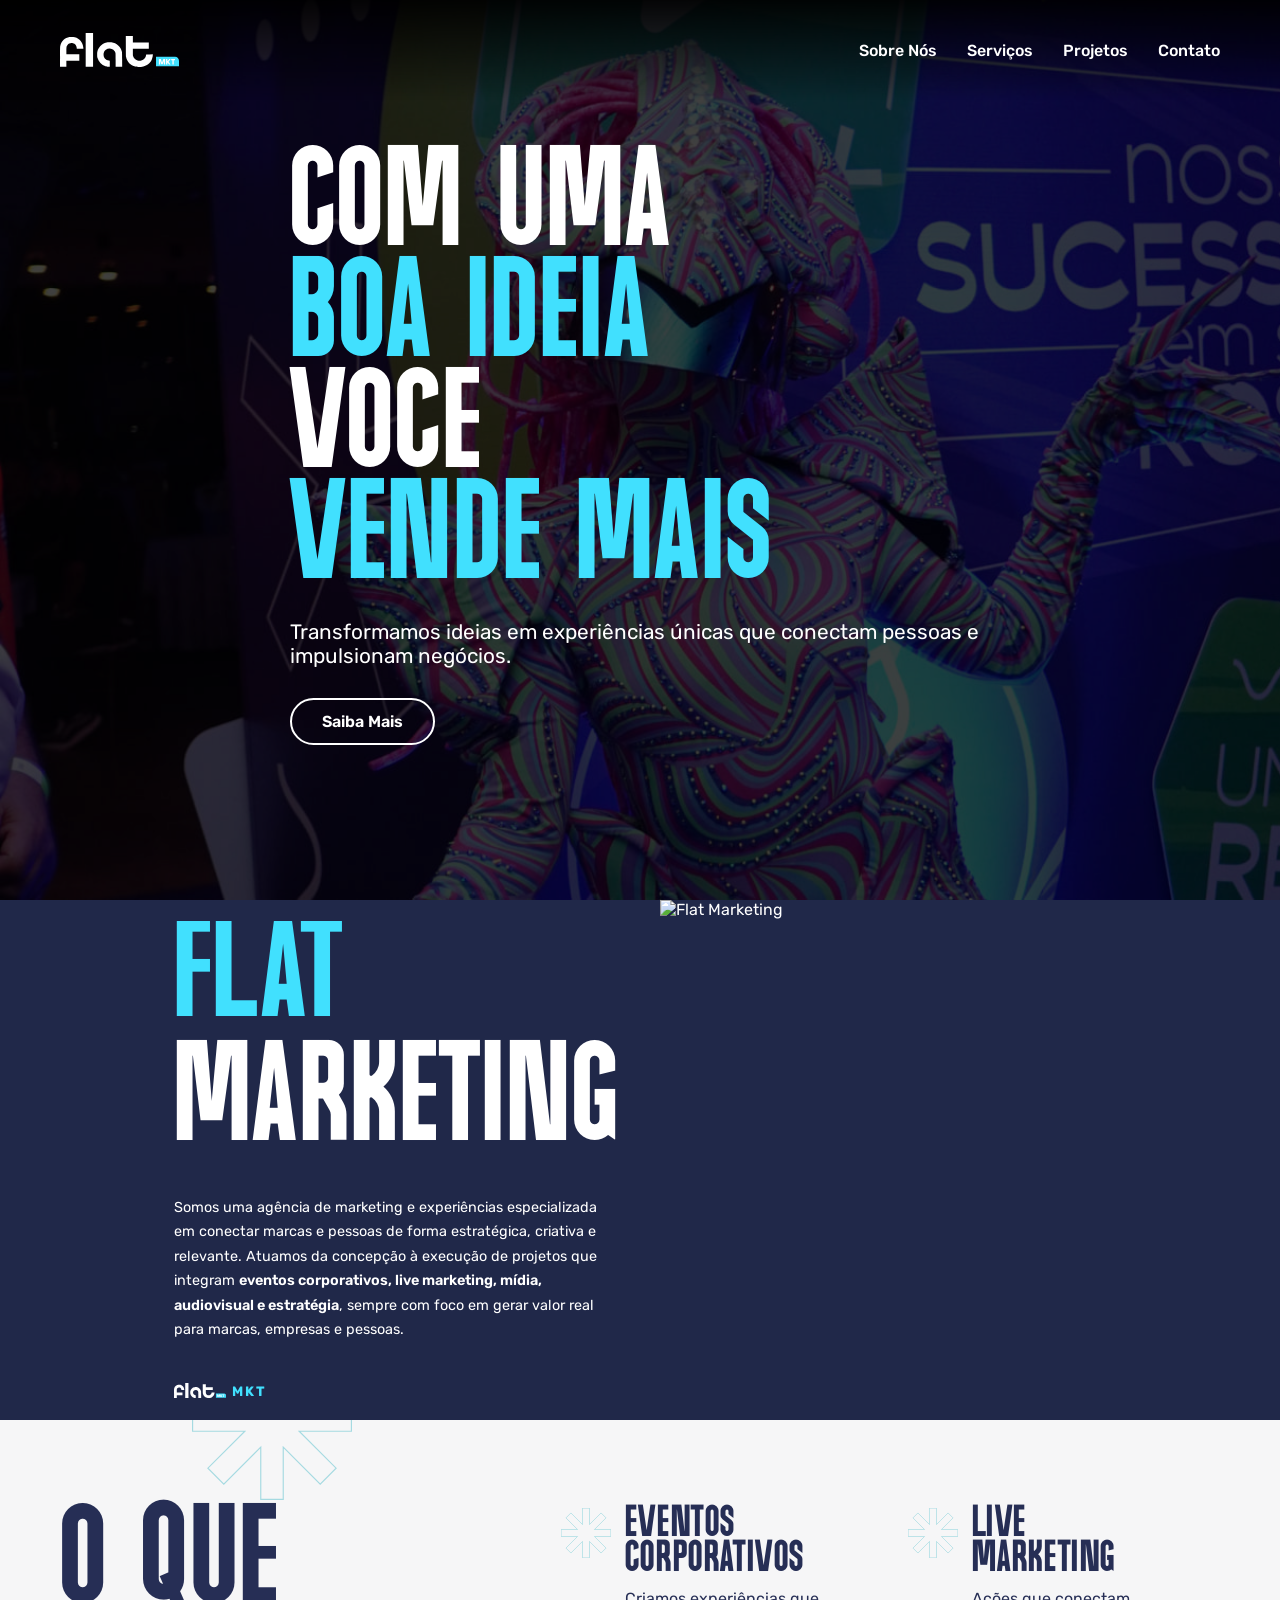
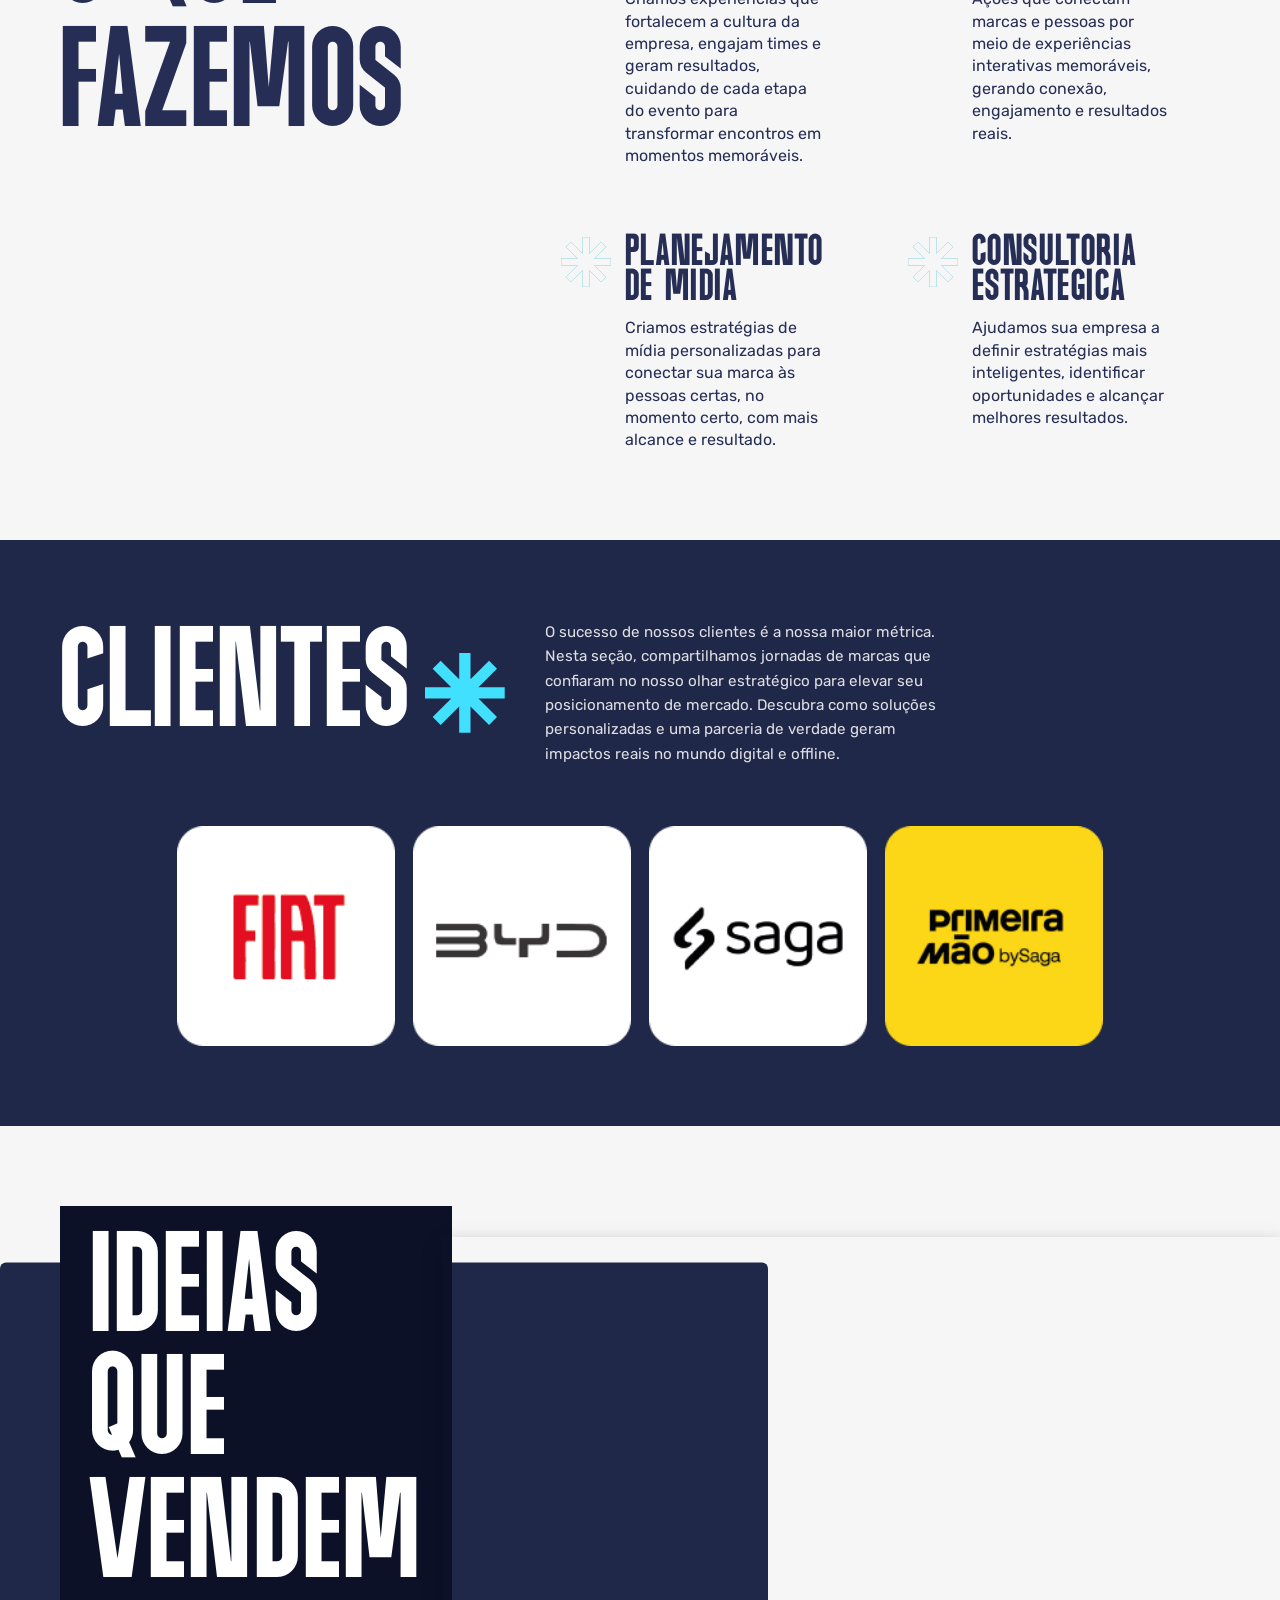
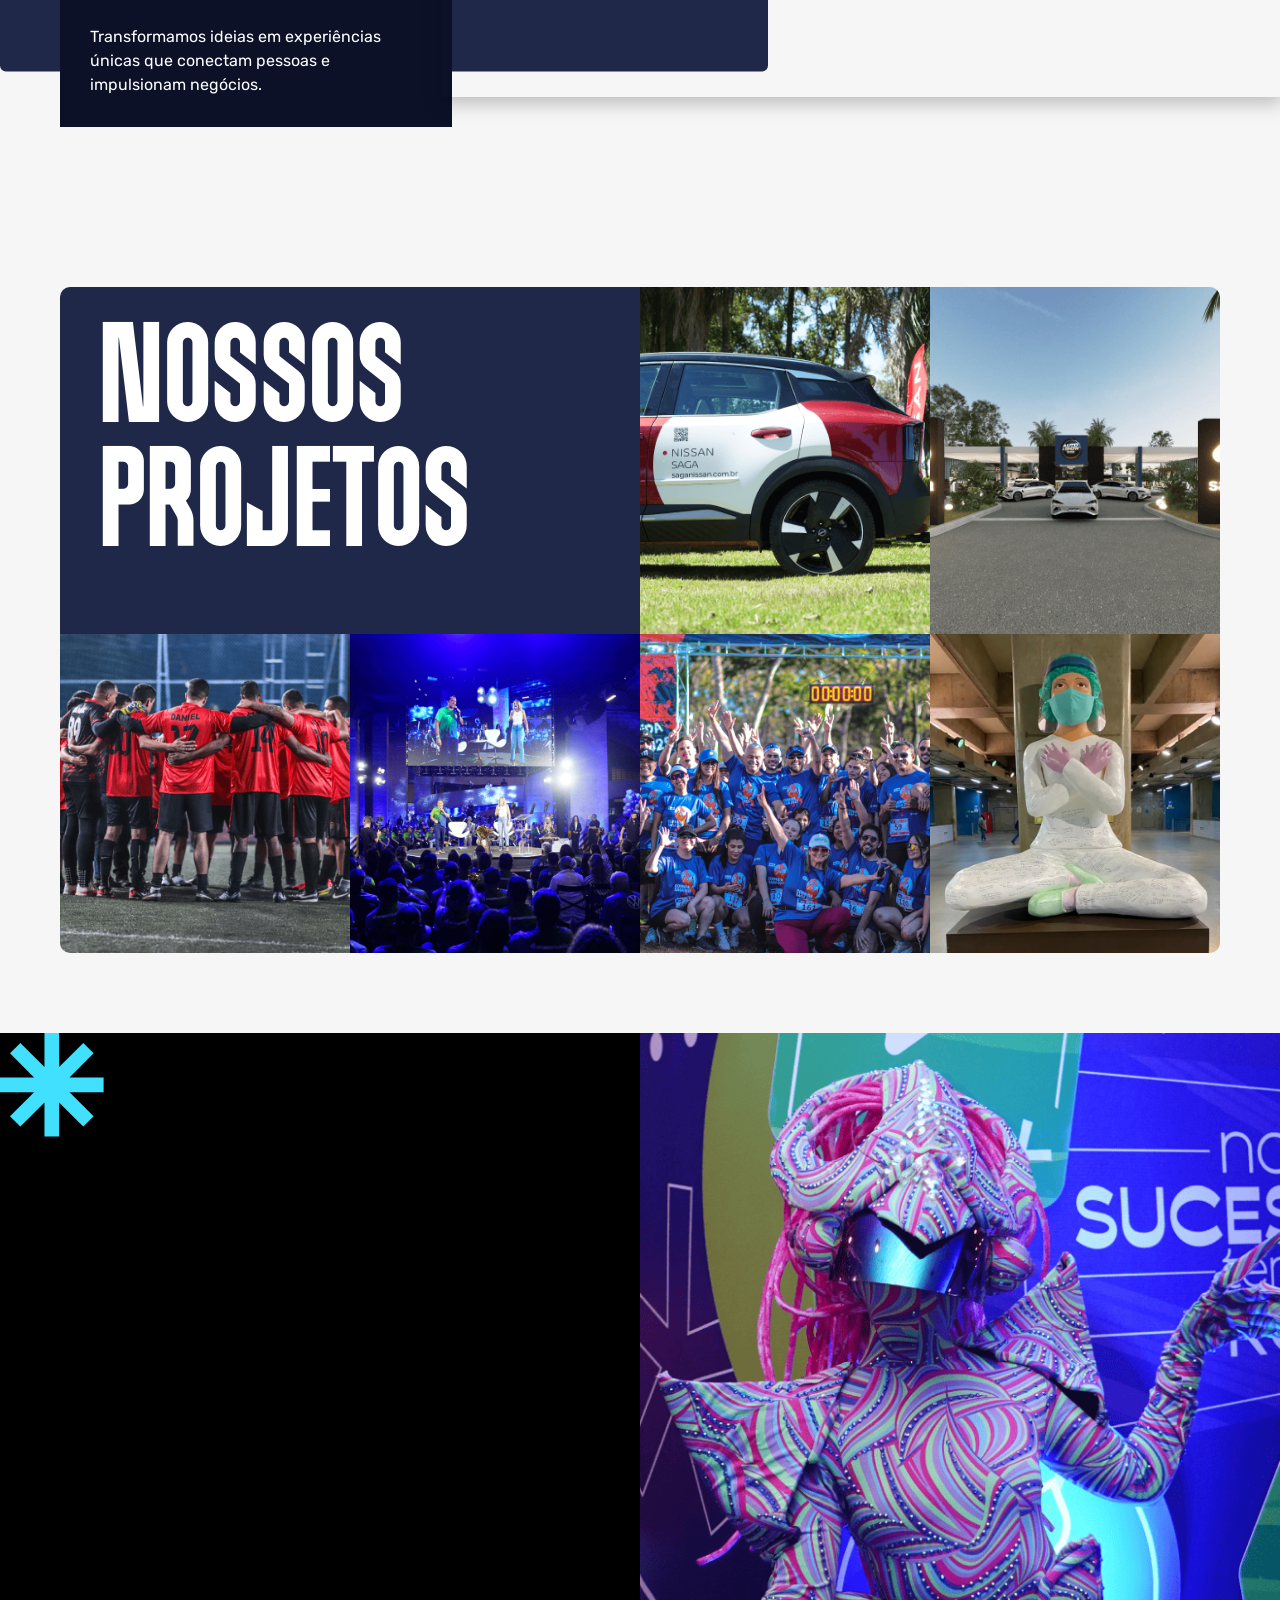
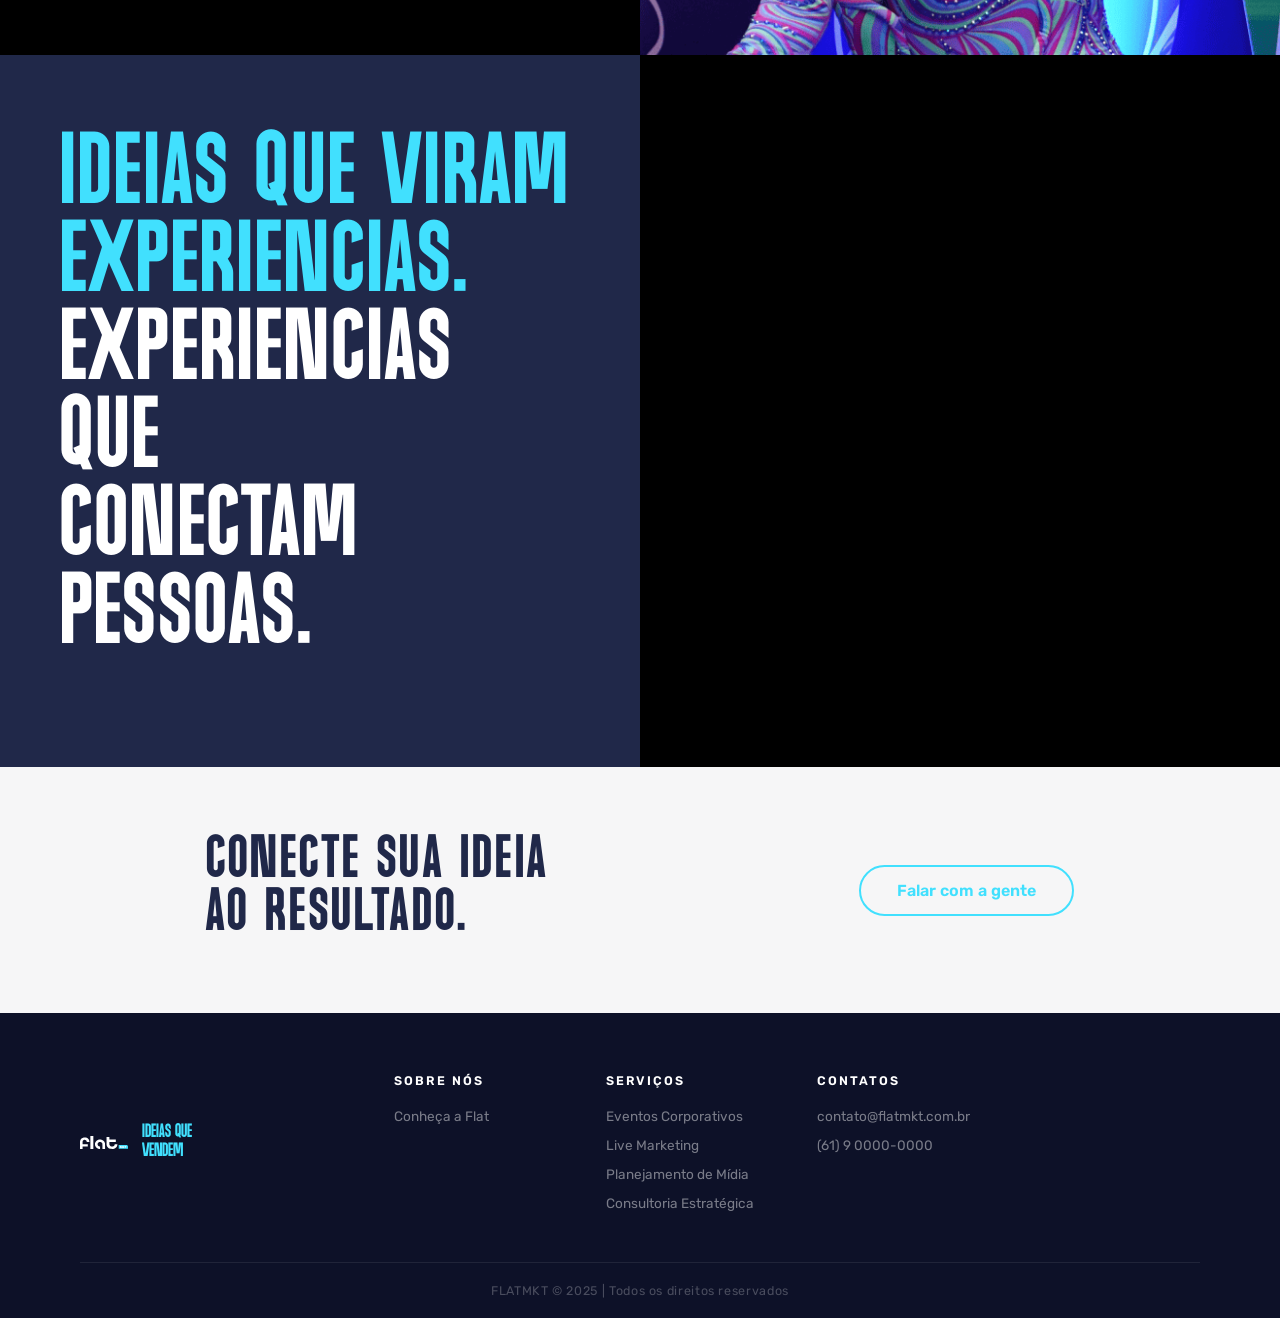
==== commit b6443912: "Update index.html" ====
--- a/index.html
+++ b/index.html
@@ -31,10 +31,10 @@
 
             <nav>
                 <ul class="menu" id="menu">
-                    <li><a href="#">Sobre Nós</a></li>
-                    <li><a href="#">Serviços</a></li>
-                    <li><a href="#">Projetos</a></li>
-                    <li><a href="#">Contato</a></li>
+                    <li><a href="#sobre">Sobre Nós</a></li>
+                    <li><a href="#servicos">Serviços</a></li>
+                    <li><a href="#projetos">Projetos</a></li>
+                    <li><a href="em-construcao.html">Contato</a></li>
                 </ul>
             </nav>
         </div>
@@ -56,62 +56,52 @@
 
 
     <!-- Seção Sobre -->
-    <section class="sobre">
-
+    <section class="sobre" id="sobre">
         <div class="container">
 
-        <!-- Lado direito: conteúdo -->
-        <div class="sobre-content">
-
-            <!-- Elemento decorativo canto superior direito -->
-<!--             <div class="sobre-deco">
+            <!-- Lado direito: conteúdo -->
+            <div class="sobre-content">
+
+                <!-- Elemento decorativo canto superior direito -->
+                <!--             <div class="sobre-deco">
                 <span class="deco-cyan"></span>
                 <span class="deco-orange"></span>
                 <span class="deco-green"></span>
                 <span class="deco-yellow"></span>
             </div> -->
 
-            <div class="sobre-text">
-                <h2>
-                    <span class="sobre-flat">FLAT</span><br>
-                    <span class="sobre-marketing">MARKETING</span>
-                </h2>
-                <p>Somos uma agência de marketing e experiências especializada em conectar marcas e pessoas de forma estratégica, criativa e relevante. Atuamos da concepção à execução de projetos que integram <strong>eventos corporativos, live marketing, mídia, audiovisual e estratégia</strong>, sempre com foco em gerar valor real para marcas, empresas e pessoas.</p>
-            </div>
-
-            <div class="sobre-logo">
-                <img src="src/img/logo.svg" alt="Flat MKT">
-                <span>MKT</span>
-            </div>
-
-        </div>
-
-                <!-- Lado esquerdo: foto -->
-        <div class="sobre-img">
-            <img src="src/img/sobre.png" alt="Flat Marketing" class="sobre-foto">
-        </div>
-        </div>
-    
-    
+                <div class="sobre-text">
+                    <h2>
+                        <span class="sobre-flat">FLAT</span><br>
+                        <span class="sobre-marketing">MARKETING</span>
+                    </h2>
+                    <p>Somos uma agência de marketing e experiências especializada em conectar marcas e pessoas de forma
+                        estratégica, criativa e relevante. Atuamos da concepção à execução de projetos que integram
+                        <strong>eventos corporativos, live marketing, mídia, audiovisual e estratégia</strong>, sempre
+                        com foco em gerar valor real para marcas, empresas e pessoas.</p>
+                </div>
+
+                <div class="sobre-logo">
+                    <img src="src/img/logo.svg" alt="Flat MKT">
+                    <span>MKT</span>
+                </div>
+
+            </div>
+
+            <!-- Lado esquerdo: foto -->
+            <div class="sobre-img">
+                <img src="src/img/sobre.jpg" alt="Flat Marketing" class="sobre-foto">
+            </div>
+        </div>
+
+
     </section>
 
 
     <!-- Services Section -->
 
-    <section class="services">
+    <section class="services" id="servicos">
         <img src="src/img/detalhe.svg" alt="" class="services-detalhe" id="services-detalhe">
-
-        <!-- <div class="lines">
-            <span></span>
-            <span></span>
-            <span></span>
-            <span></span>
-            <span></span>
-            <span></span>
-            <span></span>
-            <span></span>
-            <span></span>
-        </div>  -->
 
 
         <div class="container">
@@ -121,25 +111,29 @@
                 <div class="service-item">
                     <img src="src/img/detalhe.svg" alt="" class="service-detalhe">
                     <h3>EVENTOS <br>CORPORATIVOS</h3>
-                    <p>Criamos experiências que fortalecem a cultura da empresa, engajam times e geram resultados, cuidando de cada etapa do evento para transformar encontros em momentos memoráveis.</p>
+                    <p>Criamos experiências que fortalecem a cultura da empresa, engajam times e geram resultados,
+                        cuidando de cada etapa do evento para transformar encontros em momentos memoráveis.</p>
                 </div>
 
                 <div class="service-item">
                     <img src="src/img/detalhe.svg" alt="" class="service-detalhe">
                     <h3>LIVE <br>MARKETING</h3>
-                    <p>Ações que conectam marcas e pessoas por meio de experiências interativas memoráveis, gerando conexão, engajamento e resultados reais.</p>
+                    <p>Ações que conectam marcas e pessoas por meio de experiências interativas memoráveis, gerando
+                        conexão, engajamento e resultados reais.</p>
                 </div>
 
                 <div class="service-item">
                     <img src="src/img/detalhe.svg" alt="" class="service-detalhe">
                     <h3>PLANEJAMENTO <br>DE MÍDIA</h3>
-                    <p>Criamos estratégias de mídia personalizadas para conectar sua marca às pessoas certas, no momento certo, com mais alcance e resultado.</p>
+                    <p>Criamos estratégias de mídia personalizadas para conectar sua marca às pessoas certas, no momento
+                        certo, com mais alcance e resultado.</p>
                 </div>
 
                 <div class="service-item">
                     <img src="src/img/detalhe.svg" alt="" class="service-detalhe">
                     <h3>CONSULTORIA <br>ESTRATÉGICA</h3>
-                    <p>Ajudamos sua empresa a definir estratégias mais inteligentes, identificar oportunidades e alcançar melhores resultados.</p>
+                    <p>Ajudamos sua empresa a definir estratégias mais inteligentes, identificar oportunidades e
+                        alcançar melhores resultados.</p>
                 </div>
             </div>
         </div>
@@ -153,10 +147,13 @@
     <section class="clients">
         <div class="clients-header">
             <div class="clients-title-div">
-            <h2 class="clients-title">CLIENTES</h2>
-            <img src="src/img/detalhe-azul-claro.svg" alt="" class="clients-asterisk">
-            </div>
-            <p class="clients-desc">O sucesso de nossos clientes é a nossa maior métrica. Nesta seção, compartilhamos jornadas de marcas que confiaram no nosso olhar estratégico para elevar seu posicionamento de mercado. Descubra como soluções personalizadas e uma parceria de verdade geram impactos reais no mundo digital e offline.</p>
+                <h2 class="clients-title">CLIENTES</h2>
+                <img src="src/img/detalhe-azul-claro.svg" alt="" class="clients-asterisk">
+            </div>
+            <p class="clients-desc">O sucesso de nossos clientes é a nossa maior métrica. Nesta seção, compartilhamos
+                jornadas de marcas que confiaram no nosso olhar estratégico para elevar seu posicionamento de mercado.
+                Descubra como soluções personalizadas e uma parceria de verdade geram impactos reais no mundo digital e
+                offline.</p>
         </div>
 
         <div class="clients-marquee">
@@ -210,9 +207,9 @@
 
             <!-- Vídeo -->
             <div class="ideas-video">
-                <iframe src="https://player.vimeo.com/video/1181977382?badge=0&amp;autopause=0&amp;player_id=0&amp;app_id=58479&amp;title=0&amp;byline=0&amp;portrait=0"
-                    frameborder="0"
-                    allow="autoplay; fullscreen; picture-in-picture; clipboard-write; encrypted-media"
+                <iframe
+                    src="https://player.vimeo.com/video/1181977382?badge=0&amp;autopause=0&amp;player_id=0&amp;app_id=58479&amp;title=0&amp;byline=0&amp;portrait=0"
+                    frameborder="0" allow="autoplay; fullscreen; picture-in-picture; clipboard-write; encrypted-media"
                     allowfullscreen>
                 </iframe>
             </div>
@@ -221,46 +218,46 @@
 
     <!-- Seção Projetos -->
 
-    <section class="projects">
-        <div class="projects-container">
-
-
-
-            <!-- Grade de projetos -->
-            <div class="projects-grid">
-                <div class="projects-text">
-                    <h2>NOSSOS<br>PROJETOS</h2>
-                    
-                </div>
-
-                <div class="project-item">
-                    <img src="src/img/projeto1.png" alt="Projeto 1">
-                </div>
-
-                <div class="project-item">
-                    <img src="src/img/projeto2.png" alt="Projeto 2">
-                </div>
-                <div class="project-item">
-                    <img src="src/img/projeto3.png" alt="Projeto 9">
-                </div>
-
-                <div class="project-item">
-                    <img src="src/img/projeto4.png" alt="Projeto 10">
-                </div>
-
-                <div class="project-item">
-                    <img src="src/img/projeto5.png" alt="Projeto 3">
-                </div>
-
-                <div class="project-item hover-text">
-                    <div class="overlay">
-                        <h3>EXEMPLO DE PROJETO</h3>
-                        <p>A foto vai ficar assim quando o usuário passar o mouse.</p>
+    <section class="projects" id="projetos">
+        <div class="projects-container-bg">
+            <div class="projects-container">
+
+                <!-- Grade de projetos -->
+                <div class="projects-grid">
+                    <div class="projects-text">
+                        <h2>NOSSOS<br>PROJETOS</h2>
+
                     </div>
-                    <img src="src/img/projeto6.png" alt="Projeto 4">
-                </div>
-
-                <!-- <div class="project-item">
+
+                    <a class="project-item" href="em-construcao.html">
+                        <img src="src/img/projeto1.png" alt="Projeto 1">
+                    </a>
+
+                    <a class="project-item" href="em-construcao.html">
+                        <img src="src/img/projeto2.png" alt="Projeto 2">
+                    </a>
+
+                    <a class="project-item" href="em-construcao.html">
+                        <img src="src/img/projeto3.png" alt="Projeto 9">
+                    </a>
+
+                    <a class="project-item" href="em-construcao.html">
+                        <img src="src/img/projeto4.png" alt="Projeto 10">
+                    </a>
+
+                    <a class="project-item" href="em-construcao.html">
+                        <img src="src/img/projeto5.png" alt="Projeto 3">
+                    </a>
+
+                    <a class="project-item hover-text" href="em-construcao.html">
+                        <div class="overlay">
+                            <h3>EXEMPLO DE PROJETO</h3>
+                            <p>A foto vai ficar assim quando o usuário passar o mouse.</p>
+                        </div>
+                        <img src="src/img/projeto6.png" alt="Projeto 4">
+                    </a>
+
+                    <!-- <div class="project-item">
                     <img src="src/img/projeto5.png" alt="Projeto 5">
                 </div>
 
@@ -275,6 +272,7 @@
                 <div class="project-item">
                     <img src="src/img/projeto8.png" alt="Projeto 8">
                 </div> -->
+                </div>
             </div>
         </div>
     </section>
@@ -282,6 +280,7 @@
 
     <!-- Seção CTA com imagem -->
     <section class="cta-hero">
+        <img src="src/img/detalhe-azul-claro.svg" alt="" class="home-deco cta-hero-deco">
         <div class="cta-hero-img">
             <img src="src/img/Frame 6.png" alt="Ideias que vendem">
         </div>
@@ -290,7 +289,7 @@
                 <span class="blue">IDEIAS QUE VIRAM<br>EXPERIÊNCIAS.</span><br>
                 EXPERIÊNCIAS QUE<br>CONECTAM PESSOAS.
             </h2>
-<!--             <p>Nosso foco é dar vida a ideias que geram impacto, fortalecem relacionamentos e constroem memórias inesquecíveis.</p>
+            <!--             <p>Nosso foco é dar vida a ideias que geram impacto, fortalecem relacionamentos e constroem memórias inesquecíveis.</p>
             <a href="#" class="btn">Saiba Mais</a> -->
         </div>
     </section>
@@ -333,8 +332,8 @@
                     <li><a href="#">Consultoria Estratégica</a></li>
                 </ul>
             </div>
-
-            <!-- Projetos -->
+            <!-- 
+
             <div class="footer-col">
                 <h4>Projetos</h4>
                 <ul>
@@ -344,7 +343,7 @@
                     <li><a href="#">Ver todos</a></li>
                 </ul>
             </div>
-
+ -->
             <!-- Contatos -->
             <div class="footer-col">
                 <h4>Contatos</h4>
--- a/style.css
+++ b/style.css
@@ -11,6 +11,16 @@
     margin: 0;
     padding: 0;
     box-sizing: border-box;
+}
+
+html, body {
+    overflow-x: hidden;
+    max-width: 100%;
+}
+
+img {
+    max-width: 100%;
+    display: block;
 }
 
 body {
@@ -44,12 +54,6 @@
     }
 }
 
-@media (max-width: 600px) {
-    h2 {
-        font-size: 5rem;
-    }
-}
-
 /* Navbar container */
 .navbar {
     position: fixed;
@@ -99,9 +103,18 @@
 /* Botão sanduíche (escondido no desktop) */
 .menu-toggle {
     display: none;
-    font-size: 2rem;
     cursor: pointer;
-    color: #fff;
+    z-index: 11;
+}
+
+.menu-toggle-icon {
+    width: 34px;
+    height: 34px;
+    transition: transform 0.6s cubic-bezier(0.4, 0, 0.2, 1);
+}
+
+.menu-toggle.open .menu-toggle-icon {
+    transform: rotate(135deg);
 }
 
 .menu a:hover {
@@ -232,7 +245,7 @@
 
 
 .hero h1 {
-    font-family: dakdo regular;
+    font-family: 'DAKDO Regular', sans-serif;
     letter-spacing: 0.2rem;
     font-size: 7rem;
     font-weight: 500;
@@ -313,7 +326,7 @@
 
 
     .hero h1 {
-        font-family: dakdo regular;
+        font-family: 'DAKDO Regular', sans-serif;
         letter-spacing: 0.1rem;
         font-size: 4.9rem;
         font-weight: 500;
@@ -374,27 +387,6 @@
     overflow: hidden;
 }
 
-/* Elemento decorativo — blocos coloridos canto superior direito */
-.sobre-deco {
-    position: absolute;
-    top: 0;
-    right: 0;
-    width: 110px;
-    height: 110px;
-    display: grid;
-    grid-template-columns: 1fr 1fr;
-    grid-template-rows: 1fr 1fr;
-}
-
-.sobre-deco span {
-    display: block;
-}
-
-.deco-cyan   { background: #41E0FE; }
-.deco-orange { background: #FF6B35; }
-.deco-green  { background: #1DBF73; }
-.deco-yellow { background: #F5C518; }
-
 /* Texto */
 .sobre-text h2 {
     margin-bottom: 28px;
@@ -411,7 +403,7 @@
 .sobre-text p {
     font-size: 0.9rem;
     line-height: 1.7;
-    color: #fff
+    color: #fff;
     max-width: 440px;
 }
 
@@ -539,151 +531,18 @@
 
 }
 
-.services .lines {
-    position: absolute;
-    inset: 0;
-    z-index: 1;
-    pointer-events: none;
-    /* linhas não atrapalham clique */
-}
-
-/* cada linha */
-.services .lines span {
-    position: absolute;
-    width: 1.5px;
-    height: 200%;
-    background:linear-gradient(to top,
-            rgba(65, 224, 254, 0.5) 0%,
-            /* começa azul */
-            rgba(0, 194, 255, 0) 70%,
-            /* termina transparente antes do fim */
-            transparent 100%
-            /* garante que o resto fique transparente */
-        );
-    top: -100%;
-    transform: rotate(45deg);
-    opacity: 0;
-    animation: fadeMoveLine 7s ease-in-out infinite;
-}
-
-/* posições diferentes para cada linha */
-.services .lines span:nth-child(1) {
-    background: linear-gradient(to top,
-            rgba(65, 224, 254, 0.4) 0%,
-            /* começa azul */
-            rgba(0, 194, 255, 0) 70%,
-            /* termina transparente antes do fim */
-            transparent 100%
-            /* garante que o resto fique transparente */
-        );
-    
-    top: -100%;
-    left: 20%;
-    animation-delay: 0s;
-}
-
-.services .lines span:nth-child(2) {
-    top: -50%;
-    left: 32%;
-    animation-delay: 2s;
-}
-
-.services .lines span:nth-child(3) {
-    left: 55%;
-    animation-delay: 4s;
-}
-
-.services .lines span:nth-child(4) {
-    left: 75%;
-    animation-delay: 6s;
-}
-
-.services .lines span:nth-child(5) {
-    left: 90%;
-    animation-delay: 8s;
-}
-
-.services .lines span:nth-child(6) {
-    left: 85%;
-    animation-delay: 8s;
-}
-.services .lines span:nth-child(7) {
-    background: linear-gradient(to bottom,
-            rgba(65, 224, 254, 0.5) 0%,
-            /* começa azul */
-            rgba(0, 194, 255, 0) 70%,
-            /* termina transparente antes do fim */
-            transparent 100%
-            /* garante que o resto fique transparente */
-        );
-    top: 0%;
-    left: 85%;
-    animation-delay: 8s;
-}
-.services .lines span:nth-child(8) {
-    background: linear-gradient(to top,
-            rgba(65, 224, 254, 0.51) 0%,
-            /* começa azul */
-            rgba(0, 194, 255, 0) 70%,
-            /* termina transparente antes do fim */
-            transparent 100%
-            /* garante que o resto fique transparente */
-        );
-    top: 30%;
-    left: 25%;
-    animation-delay: 8s;
-}
-.services .lines span:nth-child(9) {
-    background: linear-gradient(to top,
-            rgba(65, 224, 254, 0.5) 0%,
-            /* começa azul */
-            rgba(0, 194, 255, 0) 70%,
-            /* termina transparente antes do fim */
-            transparent 100%
-            /* garante que o resto fique transparente */
-        );
-    top: 20%;
-    left: 20%;
-    animation-delay: 8s;
-}
-
-/* animação */
-@keyframes fadeMoveLine {
-    0% {
-        opacity: 0;
-        transform: rotate(45deg) translateX(0);
-    }
-
-    20% {
-        opacity: 0;
-        transform: rotate(45deg) translateX(5px);
-    }
-
-    70% {
-        opacity: 1;
-        transform: rotate(45deg) translateX(5px);
-    }
-
-    100% {
-        opacity: 0;
-        transform: rotate(45deg) translateX(15px);
-    }
-}
-
-
-
 .services .container {
     position: relative;
     z-index: 2;
     max-width: 1200px;
-    /* garante que o conteúdo fique acima das linhas */
+}
+
+.services p {
+    font-size: 0.2rem;
 }
 
 .container {
-
-
     display: grid;
-
     grid-template-columns: 1fr 3fr;
     gap: 40px;
     align-items: start;
@@ -734,8 +593,8 @@
 }
 
 .service-item p {
-    font-size: 1.2rem;
-    color: #262E55
+    font-size: 1.0rem;
+    color: #262E55;
     line-height: 1.4;
     max-width: 200px;
 }
@@ -775,7 +634,7 @@
         row-gap: 50px;
         column-gap: 20px;
         padding-top: 30px;
-        padding-left: 50px;
+        padding-left: 20px;
     }
 
     /* Título */
@@ -878,7 +737,7 @@
     position: relative;
     z-index: 1;
     /* camada abaixo do vídeo */
-    margin-right: -50PX;
+    margin-right: -50px;
 }
 
 
@@ -971,11 +830,13 @@
 
 }
 
+
 .ideas .container {
     display: flex;
     align-items: start;
     flex-direction: column;
     gap: 10px;
+    padding-left: 0;
 }
 
 /* Texto */
@@ -984,7 +845,7 @@
     background: transparent;
     color: #fff;
     width: 90%;
-    padding: 10px 5px 30px 30px;
+    padding: 10px 5px 0px 60px;
 }
 
 
@@ -1013,7 +874,7 @@
 
 .ideas-video iframe {
     width: 100%;
-    height: 360px;
+    height: 280px;
     box-shadow: 0px 6px 18px rgba(0, 0, 0, 0.25);
 }
 
@@ -1047,8 +908,10 @@
 
     /* texto ocupa 1 parte, grid ocupa 3 */
     gap: 0px;
-    max-width: 1400px;
+    max-width: 1200px;
     margin: 0 auto;
+    border-radius: 10px;
+    overflow: hidden;
 }
 
 /* Texto lateral */
@@ -1072,6 +935,7 @@
     grid-template-columns: repeat(4, 1fr);
     /* 4 colunas iguais */
     gap: 0px;
+    overflow: hidden;
 }
 
 .project-item {
@@ -1154,9 +1018,16 @@
     grid-template-columns: auto auto 1fr;
     align-items: center;
     gap: 40px;
-    max-width: 1400px;
+    max-width: 1200px;
     margin: 0 auto 60px auto;
 }
+
+.clients-title-div {
+    display: flex;
+    align-items: center;
+    gap: 12px;
+}
+
 
 .clients-title {
     white-space: nowrap;
@@ -1237,6 +1108,17 @@
     }
 }
 
+
+@media (max-width: 800px) {
+
+.clients-marquee {
+    max-width: 100%;
+    margin: 0 auto;
+    overflow: hidden;
+    position: relative;
+}
+
+}
 
 /* ==============================
    CTA com imagem
@@ -1413,10 +1295,12 @@
 @media (max-width: 1024px) {
     .cta-hero {
         grid-template-columns: 1fr;
+        overflow: hidden;
     }
 
     .cta-hero-img {
         height: 380px;
+        width: 100%;
     }
 
     .cta-banner-content {
